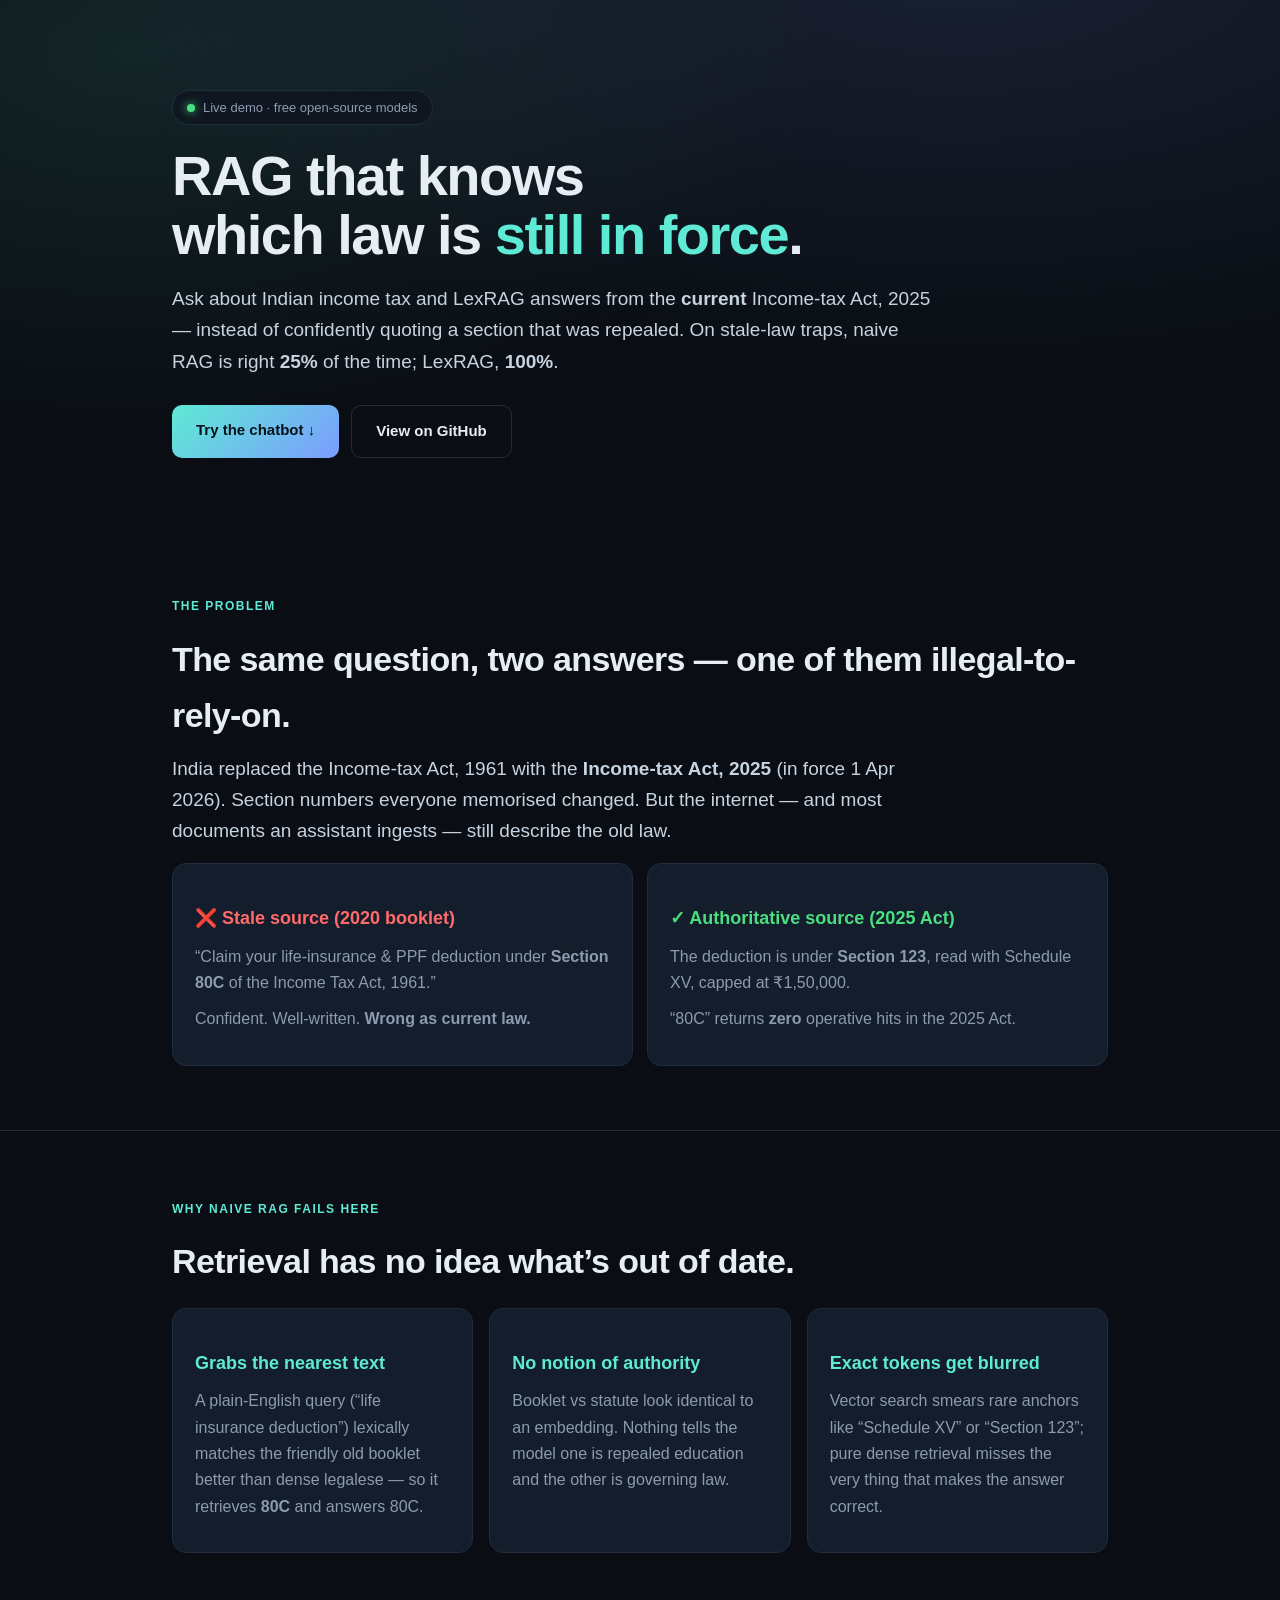
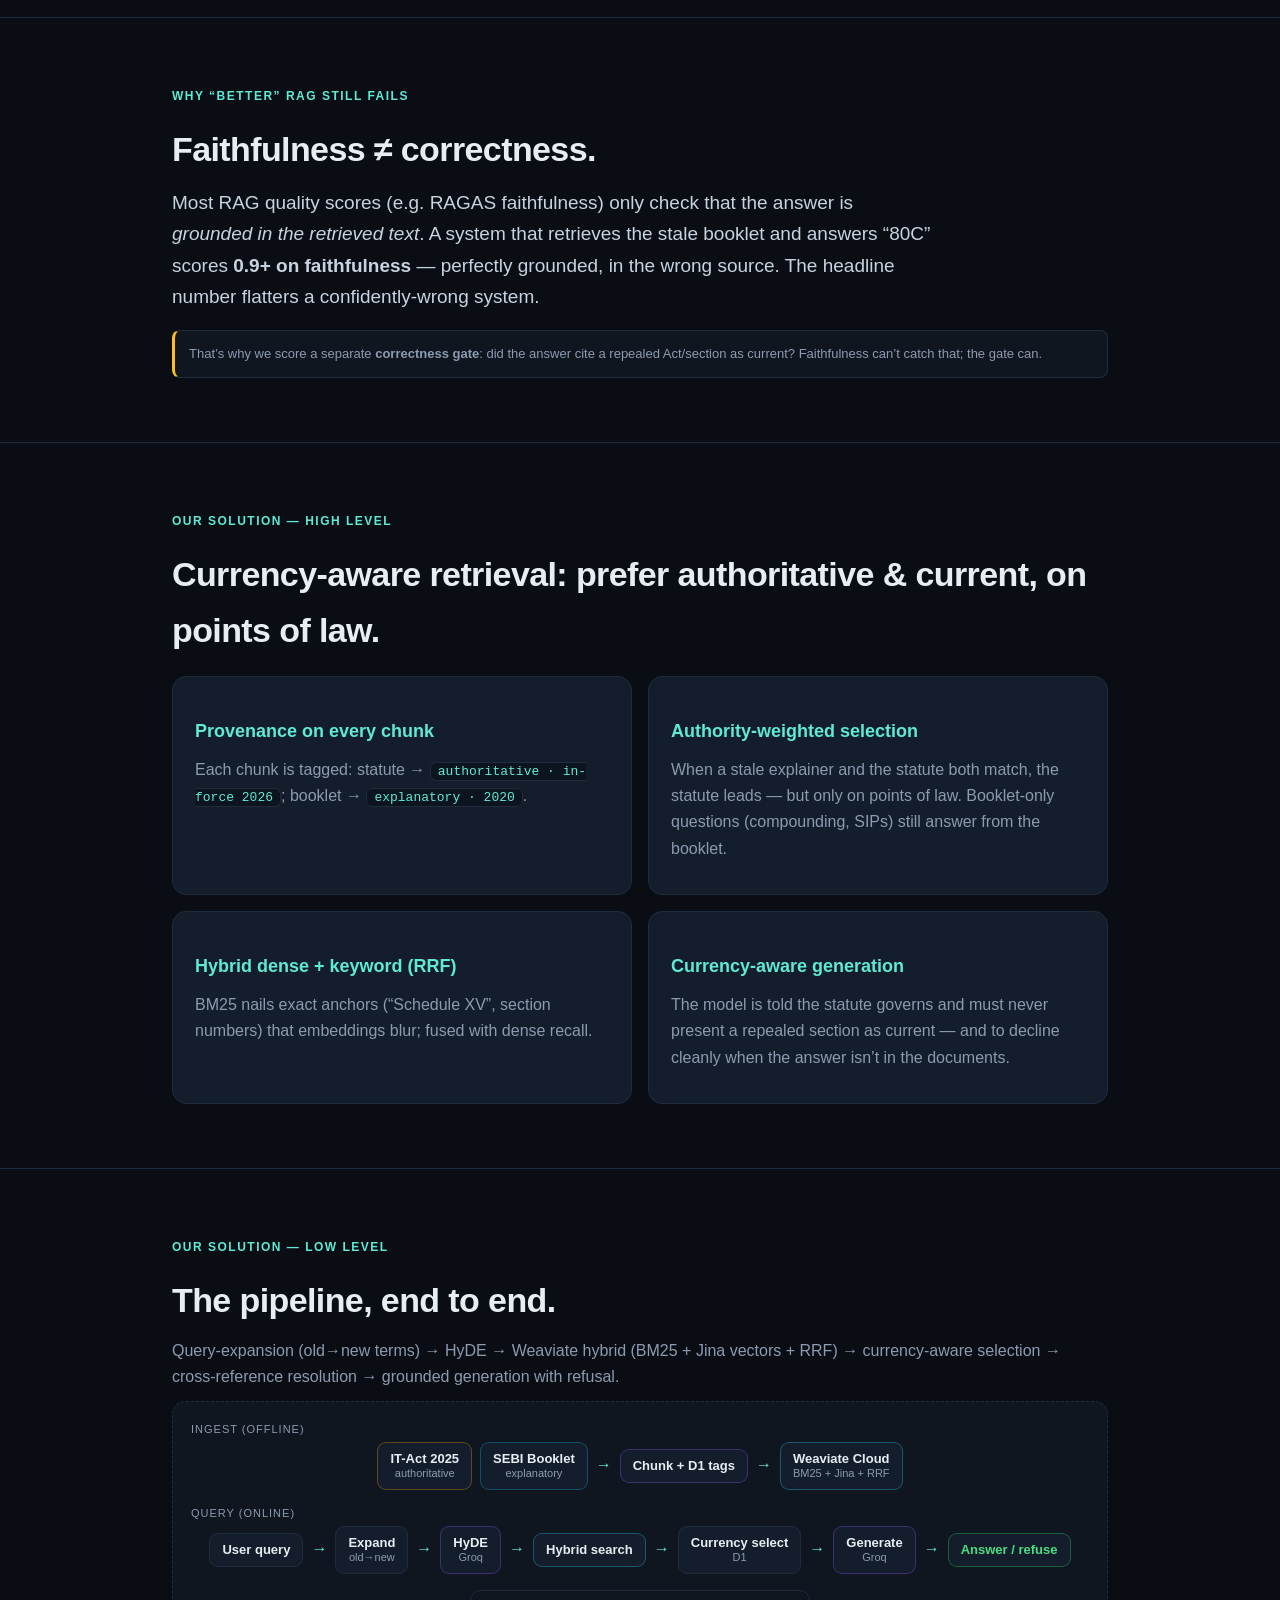
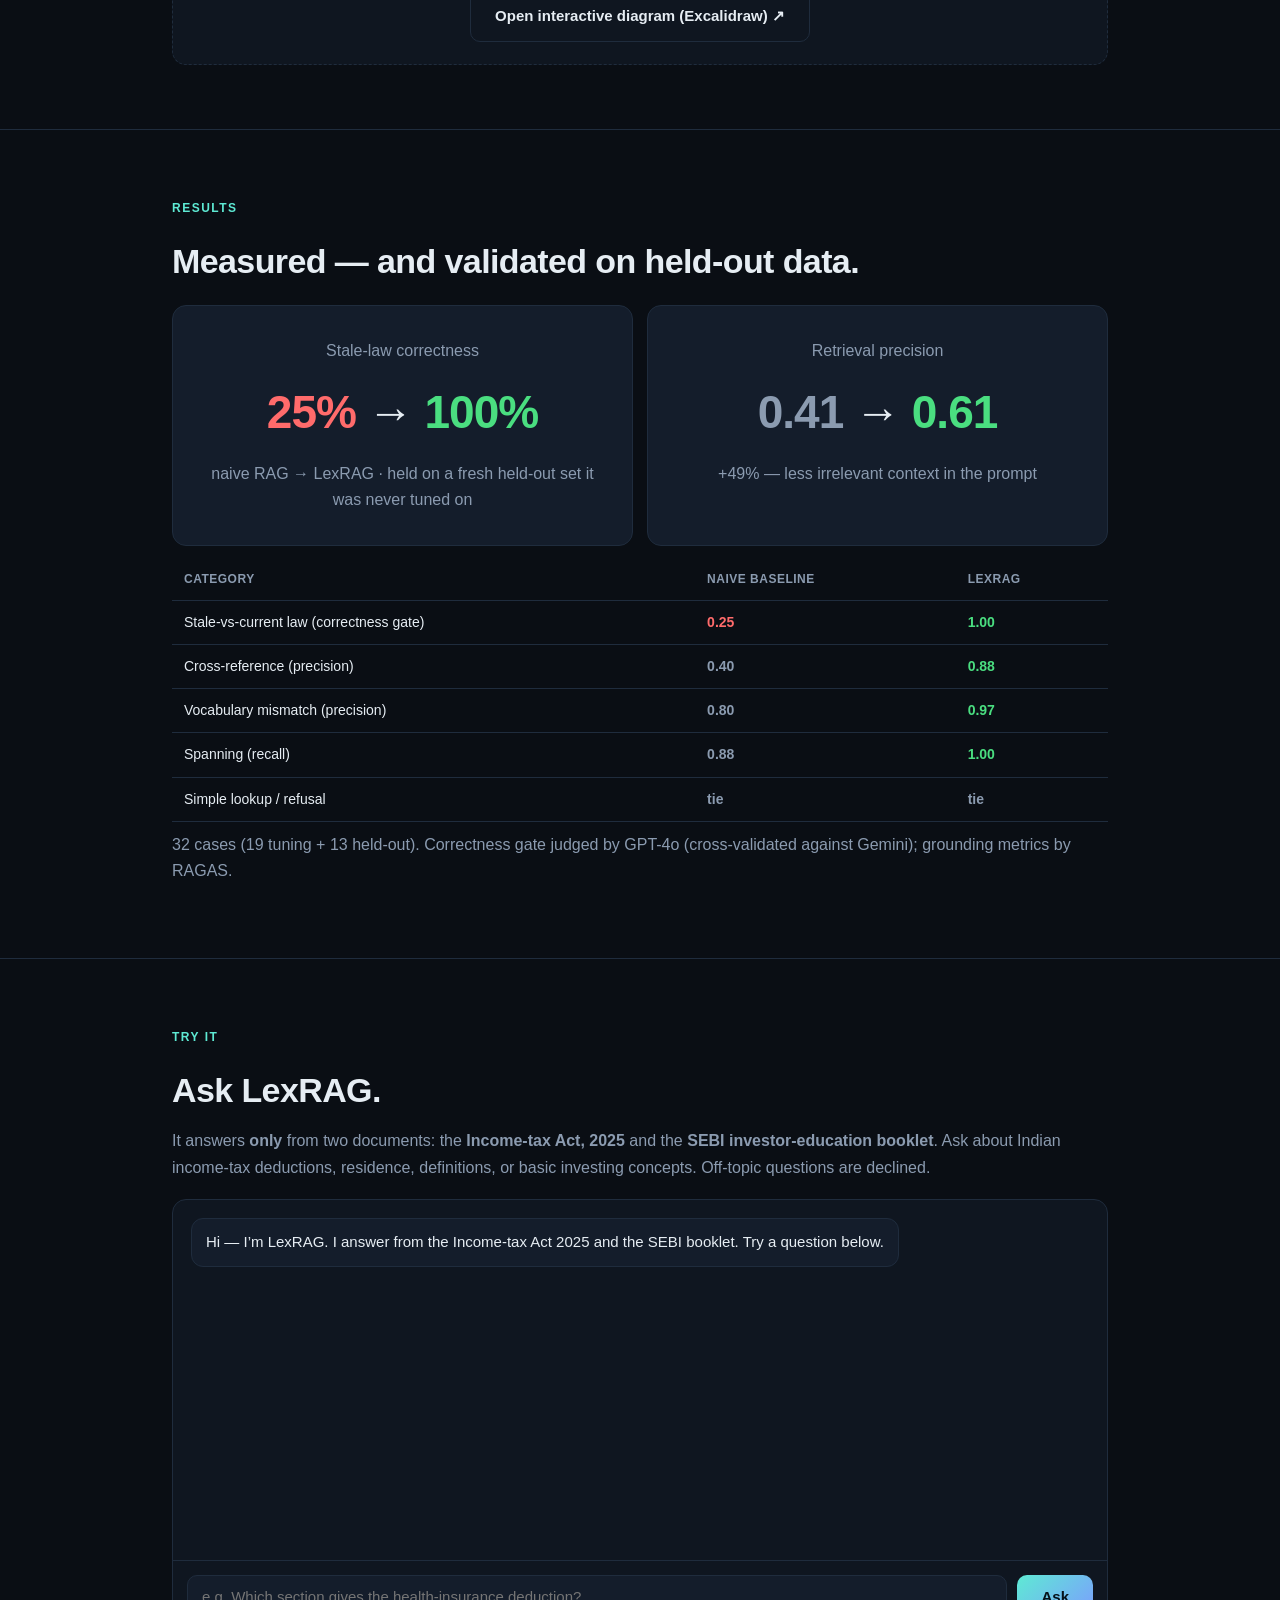
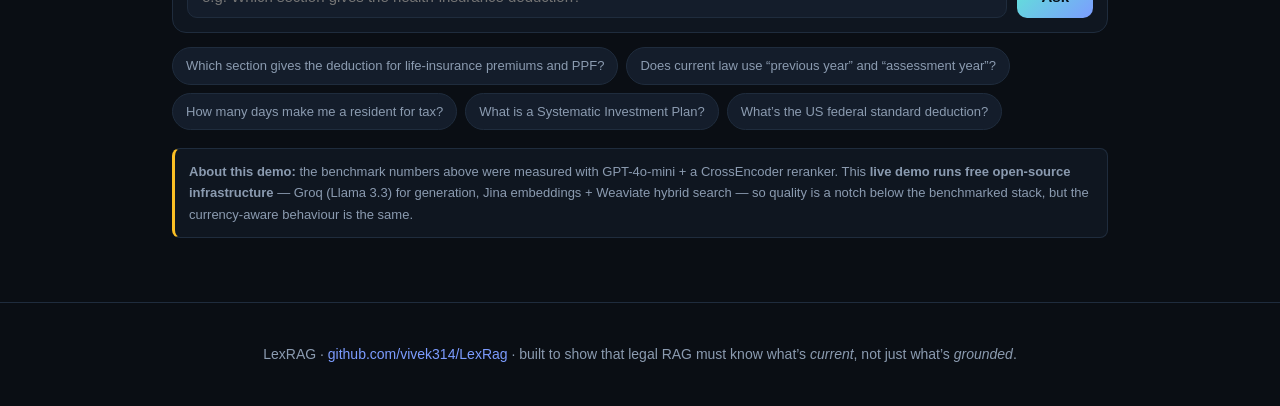
==== web/index.html @ c22d53bd "feat: live demo website (Vercel) — Weaviate + Groq, currency-aware RAG - web/index.html: marketing s" ====
<!DOCTYPE html>
<html lang="en">
<head>
<meta charset="UTF-8" />
<meta name="viewport" content="width=device-width, initial-scale=1.0" />
<title>LexRAG — RAG that knows which law is current</title>
<style>
  :root{
    --bg:#0a0e14; --bg2:#0f1620; --card:#141d2b; --line:#1f2c3d;
    --txt:#e6edf3; --mut:#8b9bb0; --acc:#5eead4; --acc2:#7c9cff;
    --bad:#ff6b6b; --good:#4ade80; --warn:#fbbf24;
  }
  *{box-sizing:border-box;margin:0;padding:0}
  body{background:var(--bg);color:var(--txt);font:16px/1.65 -apple-system,BlinkMacSystemFont,"Segoe UI",Inter,Roboto,sans-serif;-webkit-font-smoothing:antialiased}
  a{color:var(--acc2);text-decoration:none}
  .wrap{max-width:980px;margin:0 auto;padding:0 22px}
  section{padding:64px 0;border-bottom:1px solid var(--line)}
  h1{font-size:clamp(34px,6vw,56px);line-height:1.05;letter-spacing:-1.5px;font-weight:800}
  h2{font-size:clamp(24px,4vw,34px);letter-spacing:-0.6px;margin-bottom:10px}
  h3{font-size:18px;margin:18px 0 6px;color:var(--acc)}
  p{color:var(--mut);margin:10px 0}
  .lead{font-size:19px;color:#c7d3e0;max-width:760px}
  .tag{display:inline-block;font-size:12px;letter-spacing:1.5px;text-transform:uppercase;color:var(--acc);font-weight:700;margin-bottom:14px}
  .btn{display:inline-block;background:linear-gradient(135deg,var(--acc),var(--acc2));color:#06121a;font-weight:700;padding:13px 24px;border-radius:10px;border:0;cursor:pointer;font-size:15px}
  .btn:hover{filter:brightness(1.08)}
  .ghost{background:transparent;border:1px solid var(--line);color:var(--txt)}
  .grid{display:grid;gap:16px}
  .g2{grid-template-columns:1fr 1fr}.g3{grid-template-columns:repeat(3,1fr)}
  @media(max-width:760px){.g2,.g3{grid-template-columns:1fr}}
  .card{background:var(--card);border:1px solid var(--line);border-radius:14px;padding:22px}
  .hero{padding:90px 0 70px;background:radial-gradient(900px 420px at 75% -10%,rgba(124,156,255,.13),transparent),radial-gradient(700px 380px at 10% 10%,rgba(94,234,212,.10),transparent)}
  .pill{display:inline-flex;gap:8px;align-items:center;background:var(--bg2);border:1px solid var(--line);border-radius:999px;padding:6px 14px;font-size:13px;color:var(--mut);margin-bottom:22px}
  .dot{width:8px;height:8px;border-radius:50%;background:var(--good);box-shadow:0 0 10px var(--good)}
  table{width:100%;border-collapse:collapse;margin-top:14px;font-size:14px}
  th,td{padding:10px 12px;text-align:left;border-bottom:1px solid var(--line)}
  th{color:var(--mut);font-weight:600;font-size:12px;text-transform:uppercase;letter-spacing:.5px}
  .num{font-variant-numeric:tabular-nums;font-weight:700}
  .win{color:var(--good)} .lose{color:var(--bad)} .mut{color:var(--mut)}
  .vs{display:flex;gap:14px;flex-wrap:wrap;margin-top:16px}
  .vs .card{flex:1;min-width:240px}
  .big{font-size:46px;font-weight:800;letter-spacing:-1px}
  code{background:#0c1420;border:1px solid var(--line);border-radius:6px;padding:1px 7px;font-size:13px;color:var(--acc)}
  .diagram{background:var(--bg2);border:1px dashed var(--line);border-radius:14px;padding:22px 18px;text-align:center}
  .diagram img{max-width:100%;border-radius:10px}
  .flow{display:flex;flex-direction:column;gap:18px}
  .band{display:flex;align-items:center;justify-content:center;gap:8px;flex-wrap:wrap;position:relative;padding-top:18px}
  .blab{position:absolute;top:-4px;left:0;font-size:11px;letter-spacing:1px;text-transform:uppercase;color:var(--mut)}
  .node{display:inline-flex;flex-direction:column;align-items:center;background:var(--card);border:1px solid var(--line);border-radius:9px;padding:8px 12px;font-size:13px;font-weight:600;color:var(--txt);line-height:1.25}
  .node small{font-weight:400;color:var(--mut);font-size:11px}
  .node.src{border-color:#f59e0b55} .node.src2{border-color:#06b6d455}
  .node.proc{border-color:#8b5cf655} .node.store{border-color:#22d3ee55}
  .node.out{border-color:#22c55e66;color:var(--good)}
  .ar{color:var(--acc);font-weight:700}
  /* chat */
  #chat{background:var(--bg2);border:1px solid var(--line);border-radius:14px;overflow:hidden}
  #log{height:360px;overflow-y:auto;padding:18px;display:flex;flex-direction:column;gap:12px}
  .msg{max-width:85%;padding:11px 14px;border-radius:12px;font-size:15px;white-space:pre-wrap}
  .me{align-self:flex-end;background:linear-gradient(135deg,var(--acc2),#6b7cff);color:#06121a;font-weight:500}
  .bot{align-self:flex-start;background:var(--card);border:1px solid var(--line)}
  .bot .src{margin-top:8px;font-size:12px;color:var(--mut);border-top:1px solid var(--line);padding-top:7px}
  .row{display:flex;gap:10px;padding:14px;border-top:1px solid var(--line)}
  #q{flex:1;background:var(--card);border:1px solid var(--line);color:var(--txt);border-radius:10px;padding:12px 14px;font-size:15px}
  .chips{display:flex;gap:8px;flex-wrap:wrap;margin-top:14px}
  .chip{background:var(--card);border:1px solid var(--line);color:var(--mut);border-radius:999px;padding:7px 13px;font-size:13px;cursor:pointer}
  .chip:hover{border-color:var(--acc);color:var(--txt)}
  .note{font-size:13px;color:var(--mut);background:var(--bg2);border:1px solid var(--line);border-left:3px solid var(--warn);border-radius:8px;padding:12px 14px;margin-top:18px}
  .foot{padding:40px 0;color:var(--mut);font-size:14px;text-align:center}
</style>
</head>
<body>

<div class="hero">
  <div class="wrap">
    <div class="pill"><span class="dot"></span> Live demo · free open-source models</div>
    <h1>RAG that knows<br/>which law is <span style="color:var(--acc)">still in force</span>.</h1>
    <p class="lead" style="margin-top:18px">Ask about Indian income tax and LexRAG answers from the <b>current</b> Income-tax Act, 2025 — instead of confidently quoting a section that was repealed. On stale-law traps, naive RAG is right <b>25%</b> of the time; LexRAG, <b>100%</b>.</p>
    <div style="margin-top:28px;display:flex;gap:12px;flex-wrap:wrap">
      <a class="btn" href="#try">Try the chatbot ↓</a>
      <a class="btn ghost" href="https://github.com/vivek314/LexRag" target="_blank">View on GitHub</a>
    </div>
  </div>
</div>

<section><div class="wrap">
  <span class="tag">The problem</span>
  <h2>The same question, two answers — one of them illegal-to-rely-on.</h2>
  <p class="lead">India replaced the Income-tax Act, 1961 with the <b>Income-tax Act, 2025</b> (in force 1 Apr 2026). Section numbers everyone memorised changed. But the internet — and most documents an assistant ingests — still describe the old law.</p>
  <div class="vs">
    <div class="card"><h3 class="lose">❌ Stale source (2020 booklet)</h3><p>“Claim your life-insurance & PPF deduction under <b>Section 80C</b> of the Income Tax Act, 1961.”</p><p class="mut">Confident. Well-written. <b>Wrong as current law.</b></p></div>
    <div class="card"><h3 class="win">✓ Authoritative source (2025 Act)</h3><p>The deduction is under <b>Section 123</b>, read with Schedule XV, capped at ₹1,50,000.</p><p class="mut">“80C” returns <b>zero</b> operative hits in the 2025 Act.</p></div>
  </div>
</div></section>

<section><div class="wrap">
  <span class="tag">Why naive RAG fails here</span>
  <h2>Retrieval has no idea what’s out of date.</h2>
  <div class="grid g3" style="margin-top:18px">
    <div class="card"><h3>Grabs the nearest text</h3><p>A plain-English query (“life insurance deduction”) lexically matches the friendly old booklet better than dense legalese — so it retrieves <b>80C</b> and answers 80C.</p></div>
    <div class="card"><h3>No notion of authority</h3><p>Booklet vs statute look identical to an embedding. Nothing tells the model one is repealed education and the other is governing law.</p></div>
    <div class="card"><h3>Exact tokens get blurred</h3><p>Vector search smears rare anchors like “Schedule XV” or “Section 123”; pure dense retrieval misses the very thing that makes the answer correct.</p></div>
  </div>
</div></section>

<section><div class="wrap">
  <span class="tag">Why “better” RAG still fails</span>
  <h2>Faithfulness ≠ correctness.</h2>
  <p class="lead">Most RAG quality scores (e.g. RAGAS faithfulness) only check that the answer is <i>grounded in the retrieved text</i>. A system that retrieves the stale booklet and answers “80C” scores <b>0.9+ on faithfulness</b> — perfectly grounded, in the wrong source. The headline number flatters a confidently-wrong system.</p>
  <div class="note">That’s why we score a separate <b>correctness gate</b>: did the answer cite a repealed Act/section as current? Faithfulness can’t catch that; the gate can.</div>
</div></section>

<section><div class="wrap">
  <span class="tag">Our solution — high level</span>
  <h2>Currency-aware retrieval: prefer authoritative &amp; current, on points of law.</h2>
  <div class="grid g2" style="margin-top:18px">
    <div class="card"><h3>Provenance on every chunk</h3><p>Each chunk is tagged: statute → <code>authoritative · in-force 2026</code>; booklet → <code>explanatory · 2020</code>.</p></div>
    <div class="card"><h3>Authority-weighted selection</h3><p>When a stale explainer and the statute both match, the statute leads — but only on points of law. Booklet-only questions (compounding, SIPs) still answer from the booklet.</p></div>
    <div class="card"><h3>Hybrid dense + keyword (RRF)</h3><p>BM25 nails exact anchors (“Schedule XV”, section numbers) that embeddings blur; fused with dense recall.</p></div>
    <div class="card"><h3>Currency-aware generation</h3><p>The model is told the statute governs and must never present a repealed section as current — and to decline cleanly when the answer isn’t in the documents.</p></div>
  </div>
</div></section>

<section><div class="wrap">
  <span class="tag">Our solution — low level</span>
  <h2>The pipeline, end to end.</h2>
  <p>Query-expansion (old→new terms) → HyDE → Weaviate hybrid (BM25 + Jina vectors + RRF) → currency-aware selection → cross-reference resolution → grounded generation with refusal.</p>
  <div class="diagram" id="diagram">
    <div class="flow">
      <div class="band"><span class="blab">Ingest (offline)</span>
        <span class="node src">IT-Act 2025<small>authoritative</small></span>
        <span class="node src2">SEBI Booklet<small>explanatory</small></span>
        <span class="ar">→</span>
        <span class="node proc">Chunk + D1 tags</span>
        <span class="ar">→</span>
        <span class="node store">Weaviate Cloud<small>BM25 + Jina + RRF</small></span>
      </div>
      <div class="band"><span class="blab">Query (online)</span>
        <span class="node">User query</span><span class="ar">→</span>
        <span class="node">Expand <small>old→new</small></span><span class="ar">→</span>
        <span class="node proc">HyDE <small>Groq</small></span><span class="ar">→</span>
        <span class="node store">Hybrid search</span><span class="ar">→</span>
        <span class="node">Currency select <small>D1</small></span><span class="ar">→</span>
        <span class="node proc">Generate <small>Groq</small></span><span class="ar">→</span>
        <span class="node out">Answer / refuse</span>
      </div>
    </div>
    <a class="btn ghost" style="margin-top:16px" href="https://excalidraw.com/#json=MVhG4HXtVG_qJrQGdV0QC,hmReX3hj0B3WTozO09ZF8w" target="_blank">Open interactive diagram (Excalidraw) ↗</a>
  </div>
</div></section>

<section><div class="wrap">
  <span class="tag">Results</span>
  <h2>Measured — and validated on held-out data.</h2>
  <div class="vs">
    <div class="card" style="text-align:center"><p class="mut">Stale-law correctness</p><div class="big"><span class="lose">25%</span> → <span class="win">100%</span></div><p class="mut">naive RAG → LexRAG · held on a fresh held-out set it was never tuned on</p></div>
    <div class="card" style="text-align:center"><p class="mut">Retrieval precision</p><div class="big"><span class="mut">0.41</span> → <span class="win">0.61</span></div><p class="mut">+49% — less irrelevant context in the prompt</p></div>
  </div>
  <table>
    <thead><tr><th>Category</th><th>Naive baseline</th><th>LexRAG</th></tr></thead>
    <tbody>
      <tr><td>Stale-vs-current law (correctness gate)</td><td class="num lose">0.25</td><td class="num win">1.00</td></tr>
      <tr><td>Cross-reference (precision)</td><td class="num mut">0.40</td><td class="num win">0.88</td></tr>
      <tr><td>Vocabulary mismatch (precision)</td><td class="num mut">0.80</td><td class="num win">0.97</td></tr>
      <tr><td>Spanning (recall)</td><td class="num mut">0.88</td><td class="num win">1.00</td></tr>
      <tr><td>Simple lookup / refusal</td><td class="num mut">tie</td><td class="num mut">tie</td></tr>
    </tbody>
  </table>
  <p class="mut" style="margin-top:10px">32 cases (19 tuning + 13 held-out). Correctness gate judged by GPT-4o (cross-validated against Gemini); grounding metrics by RAGAS.</p>
</div></section>

<section id="try"><div class="wrap">
  <span class="tag">Try it</span>
  <h2>Ask LexRAG.</h2>
  <p>It answers <b>only</b> from two documents: the <b>Income-tax Act, 2025</b> and the <b>SEBI investor-education booklet</b>. Ask about Indian income-tax deductions, residence, definitions, or basic investing concepts. Off-topic questions are declined.</p>
  <div id="chat" style="margin-top:18px">
    <div id="log"></div>
    <div class="row">
      <input id="q" placeholder="e.g. Which section gives the health-insurance deduction?" autocomplete="off"/>
      <button class="btn" id="send">Ask</button>
    </div>
  </div>
  <div class="chips">
    <span class="chip">Which section gives the deduction for life-insurance premiums and PPF?</span>
    <span class="chip">Does current law use “previous year” and “assessment year”?</span>
    <span class="chip">How many days make me a resident for tax?</span>
    <span class="chip">What is a Systematic Investment Plan?</span>
    <span class="chip">What’s the US federal standard deduction?</span>
  </div>
  <div class="note"><b>About this demo:</b> the benchmark numbers above were measured with GPT-4o-mini + a CrossEncoder reranker. This <b>live demo runs free open-source infrastructure</b> — Groq (Llama 3.3) for generation, Jina embeddings + Weaviate hybrid search — so quality is a notch below the benchmarked stack, but the currency-aware behaviour is the same.</div>
</div></section>

<div class="foot wrap">
  LexRAG · <a href="https://github.com/vivek314/LexRag" target="_blank">github.com/vivek314/LexRag</a> · built to show that legal RAG must know what’s <i>current</i>, not just what’s <i>grounded</i>.
</div>

<script>
const log=document.getElementById('log'), q=document.getElementById('q'), send=document.getElementById('send');
function add(cls,text,src){const d=document.createElement('div');d.className='msg '+cls;d.textContent=text;
  if(src&&src.length){const s=document.createElement('div');s.className='src';
    s.textContent='Sources: '+src.map(x=>x.doc_id+(x.section_id?(' §'+x.section_id):'')+(x.page?(' p'+x.page):'')).join(' · ');d.appendChild(s);}
  log.appendChild(d);log.scrollTop=log.scrollHeight;return d;}
async function ask(text){
  if(!text.trim())return; add('me',text); q.value=''; send.disabled=true;
  const t=add('bot','…thinking');
  try{
    const r=await fetch('/api/ask',{method:'POST',headers:{'Content-Type':'application/json'},body:JSON.stringify({query:text})});
    const j=await r.json(); t.textContent=j.answer||'(no answer)';
    if(j.sources&&j.sources.length&&!j.refused){const s=document.createElement('div');s.className='src';
      s.textContent='Sources: '+j.sources.map(x=>x.doc_id+(x.section_id?(' §'+x.section_id):'')+(x.page?(' p'+x.page):'')).join(' · ');t.appendChild(s);}
  }catch(e){t.textContent='Error reaching the model. Please try again.';}
  send.disabled=false; q.focus();
}
send.onclick=()=>ask(q.value);
q.addEventListener('keydown',e=>{if(e.key==='Enter')ask(q.value)});
document.querySelectorAll('.chip').forEach(c=>c.onclick=()=>ask(c.textContent));
add('bot','Hi — I’m LexRAG. I answer from the Income-tax Act 2025 and the SEBI booklet. Try a question below.');
</script>
</body>
</html>
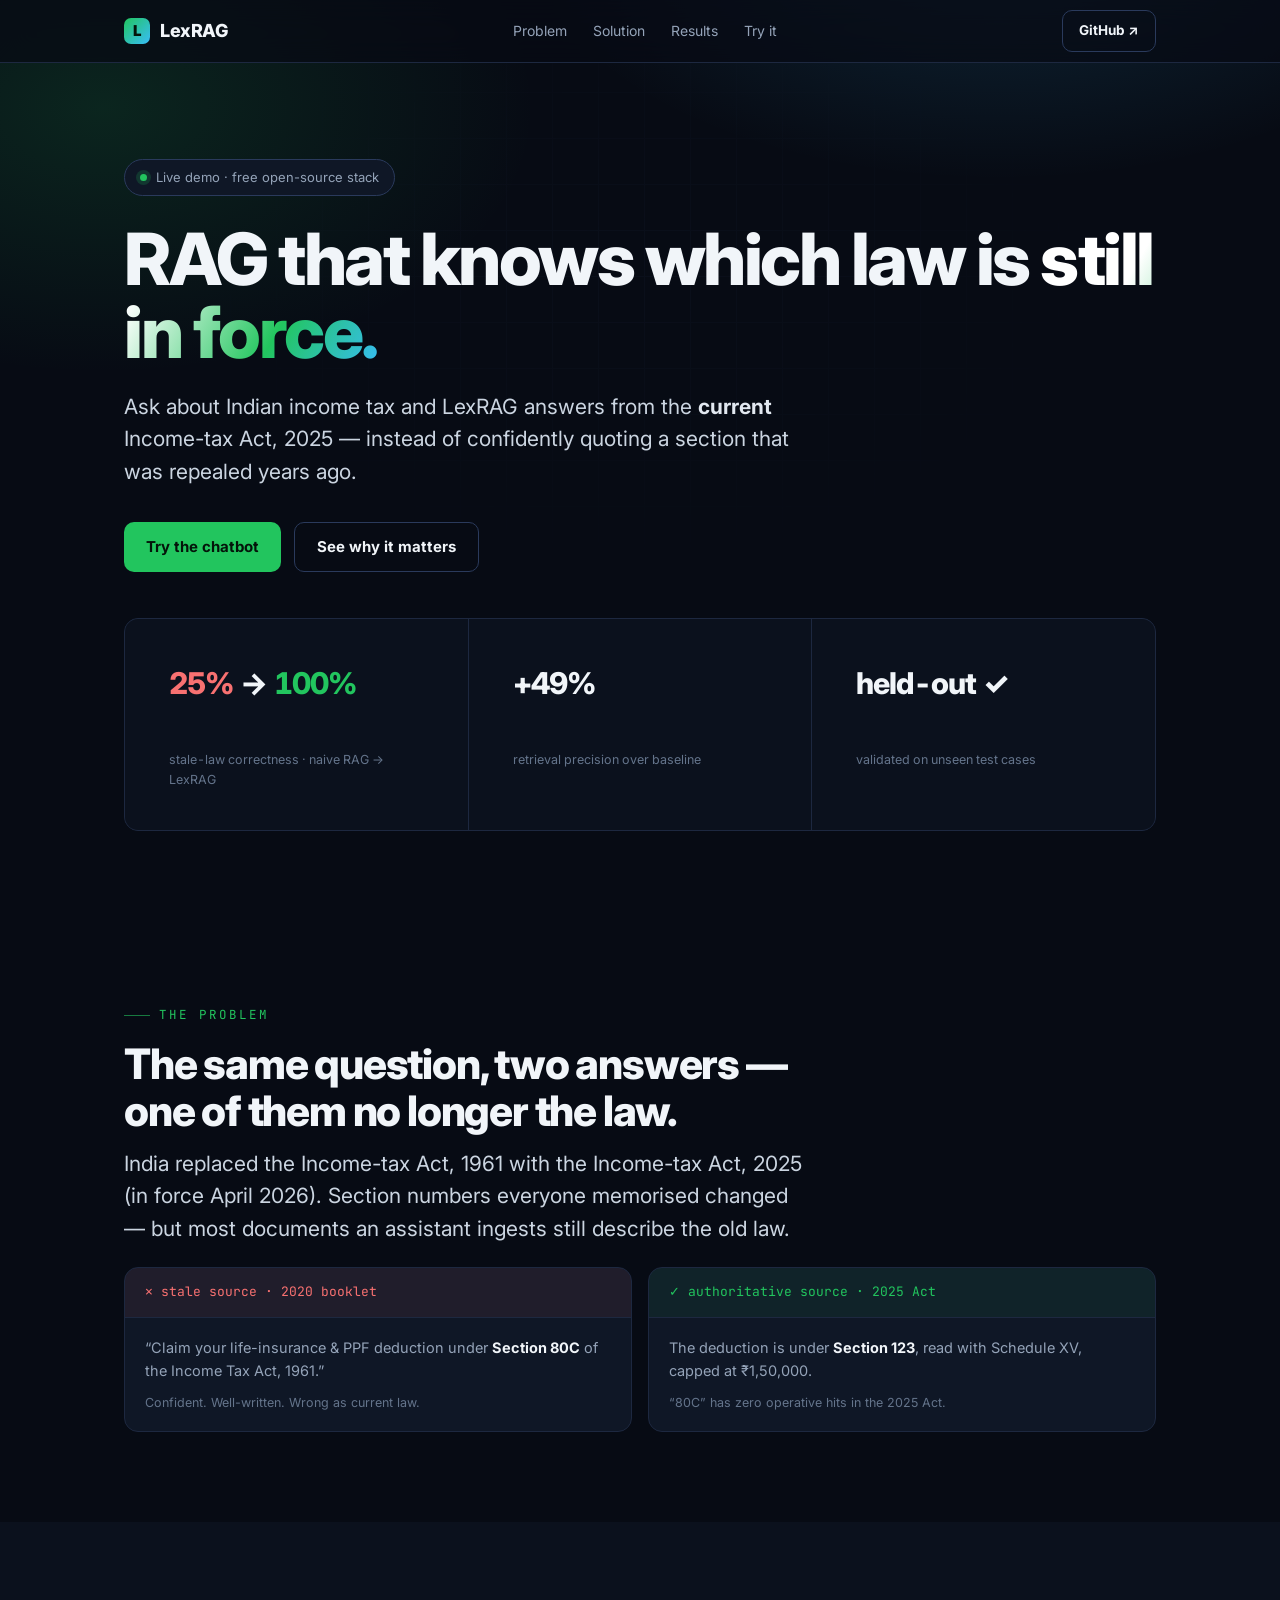
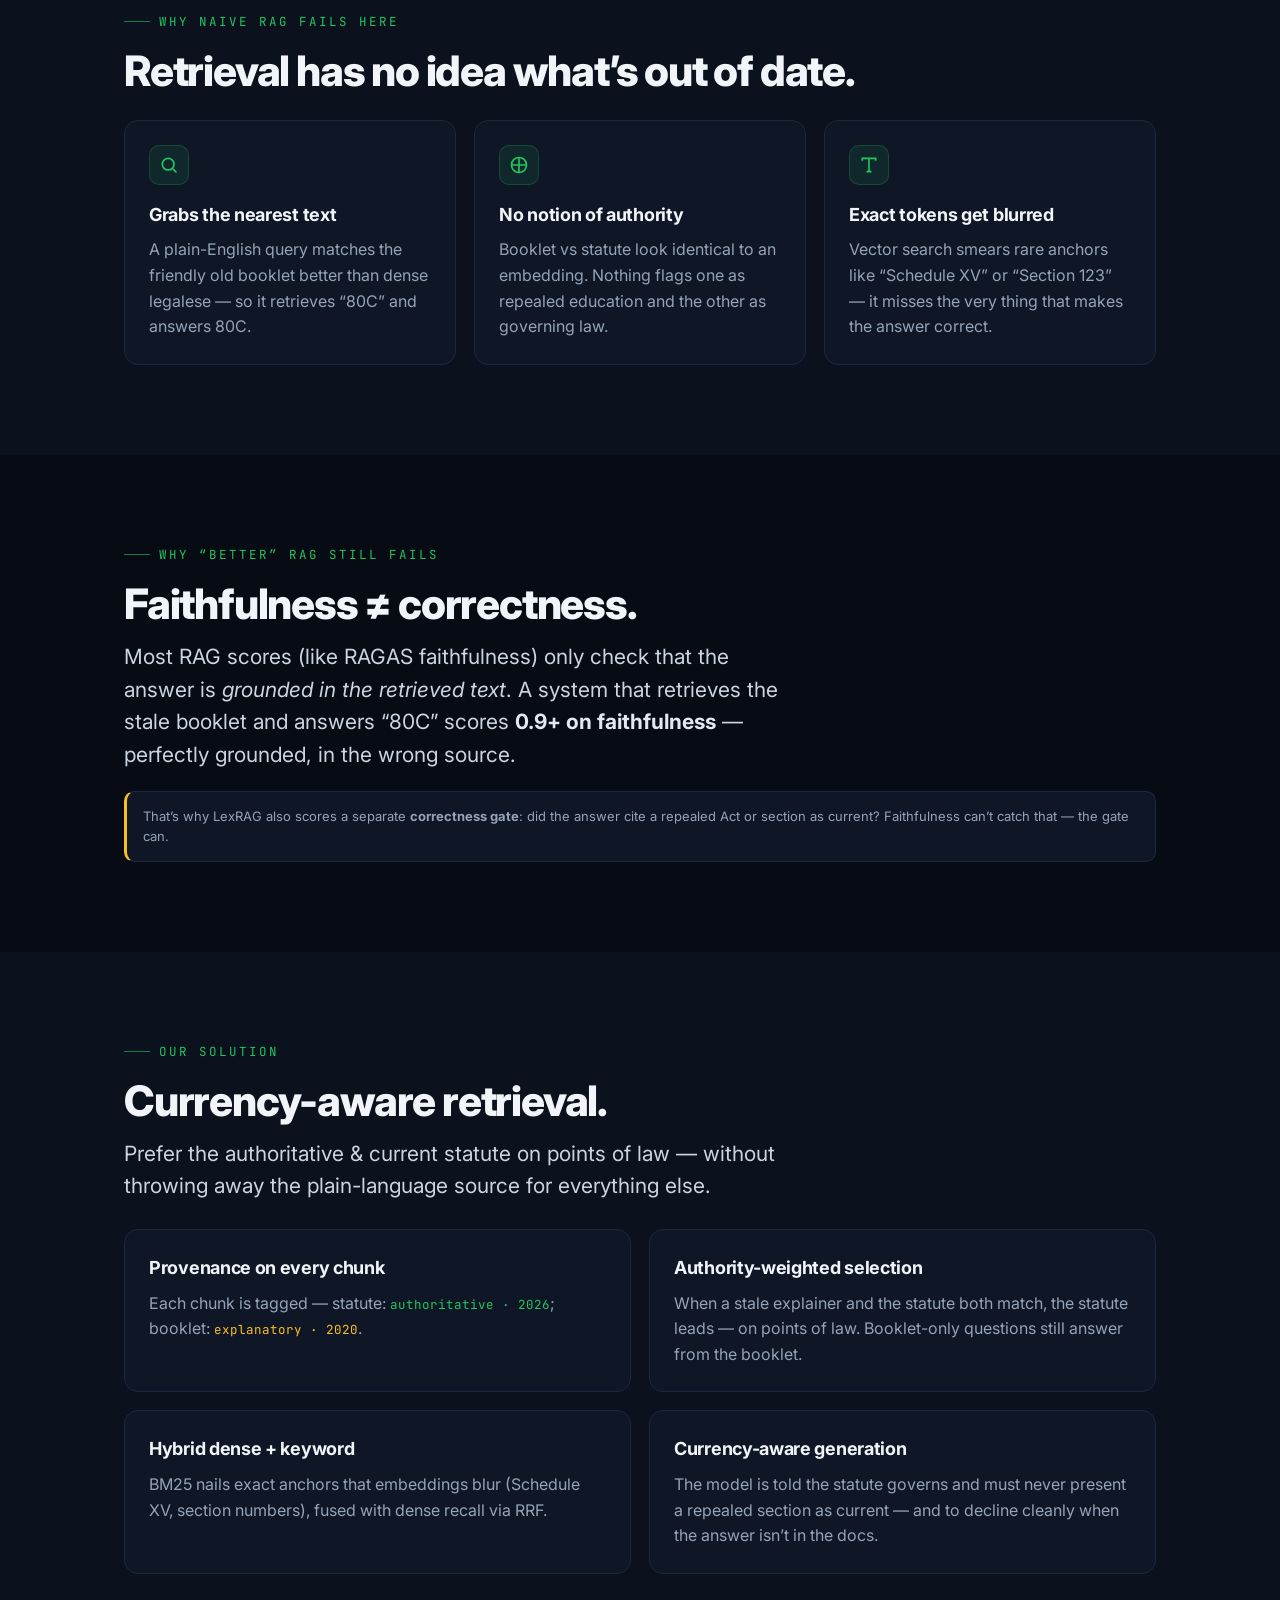
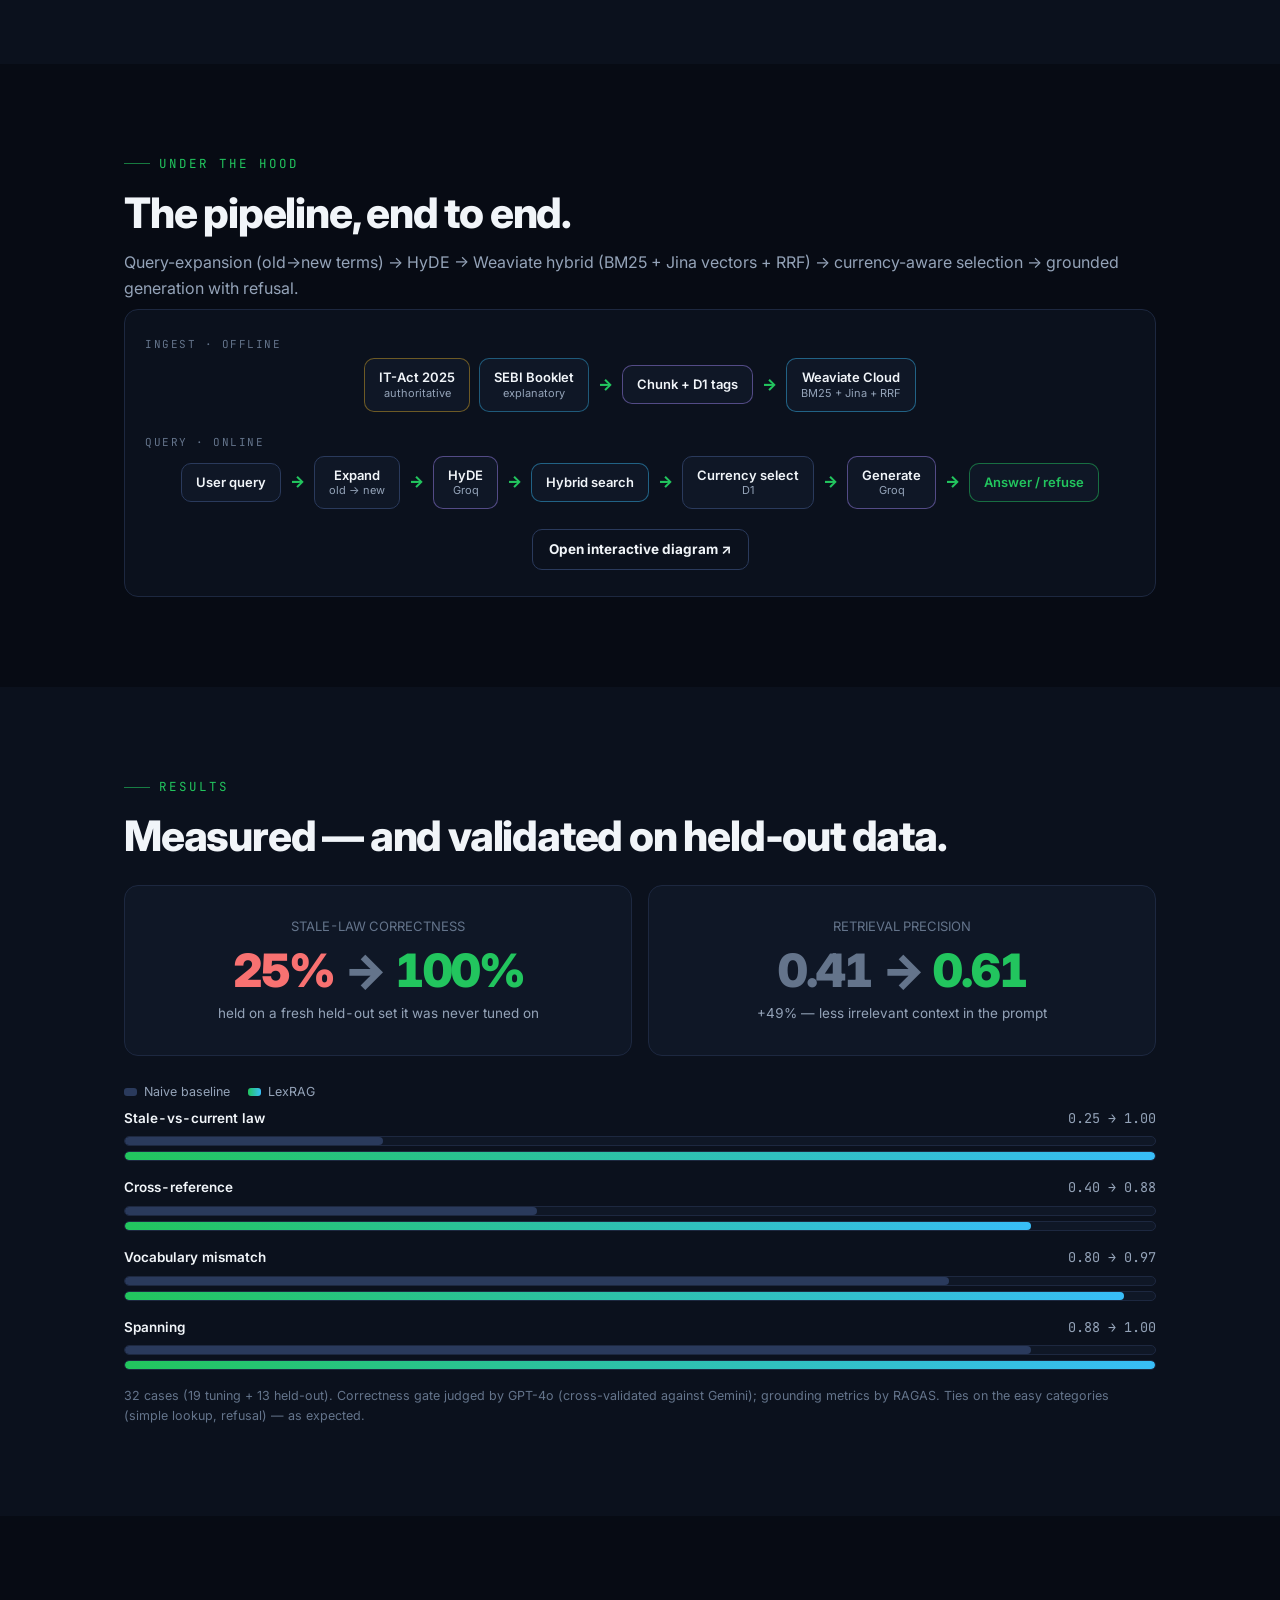
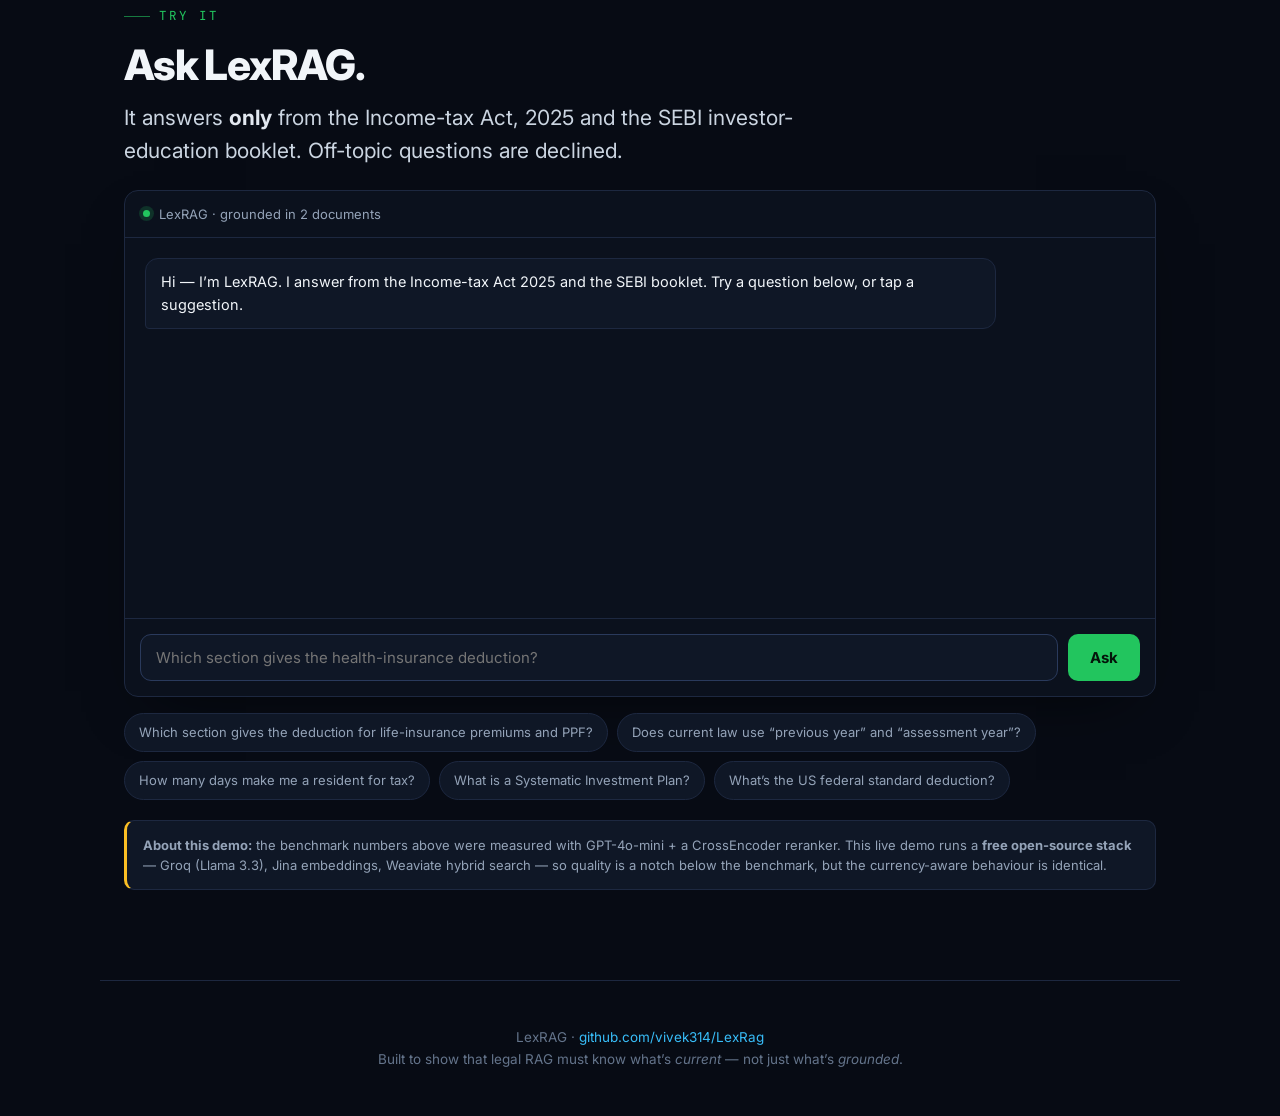
==== commit ebc091cb: "feat(web): premium redesign — Inter/OLED theme, animated result bars, polished chat" ====
--- a/web/index.html
+++ b/web/index.html
@@ -1,218 +1,281 @@
 <!DOCTYPE html>
 <html lang="en">
 <head>
-<meta charset="UTF-8" />
-<meta name="viewport" content="width=device-width, initial-scale=1.0" />
-<title>LexRAG — RAG that knows which law is current</title>
+<meta charset="UTF-8"/>
+<meta name="viewport" content="width=device-width, initial-scale=1.0"/>
+<title>LexRAG — RAG that knows which law is still in force</title>
+<meta name="description" content="A legal RAG that prefers current, authoritative law over stale sources. On stale-law traps, naive RAG is right 25% of the time; LexRAG, 100% — validated on held-out data."/>
+<link rel="preconnect" href="https://fonts.googleapis.com"><link rel="preconnect" href="https://fonts.gstatic.com" crossorigin>
+<link href="https://fonts.googleapis.com/css2?family=Inter:wght@400;500;600;700;800;900&family=JetBrains+Mono:wght@400;500&display=swap" rel="stylesheet">
 <style>
-  :root{
-    --bg:#0a0e14; --bg2:#0f1620; --card:#141d2b; --line:#1f2c3d;
-    --txt:#e6edf3; --mut:#8b9bb0; --acc:#5eead4; --acc2:#7c9cff;
-    --bad:#ff6b6b; --good:#4ade80; --warn:#fbbf24;
-  }
-  *{box-sizing:border-box;margin:0;padding:0}
-  body{background:var(--bg);color:var(--txt);font:16px/1.65 -apple-system,BlinkMacSystemFont,"Segoe UI",Inter,Roboto,sans-serif;-webkit-font-smoothing:antialiased}
-  a{color:var(--acc2);text-decoration:none}
-  .wrap{max-width:980px;margin:0 auto;padding:0 22px}
-  section{padding:64px 0;border-bottom:1px solid var(--line)}
-  h1{font-size:clamp(34px,6vw,56px);line-height:1.05;letter-spacing:-1.5px;font-weight:800}
-  h2{font-size:clamp(24px,4vw,34px);letter-spacing:-0.6px;margin-bottom:10px}
-  h3{font-size:18px;margin:18px 0 6px;color:var(--acc)}
-  p{color:var(--mut);margin:10px 0}
-  .lead{font-size:19px;color:#c7d3e0;max-width:760px}
-  .tag{display:inline-block;font-size:12px;letter-spacing:1.5px;text-transform:uppercase;color:var(--acc);font-weight:700;margin-bottom:14px}
-  .btn{display:inline-block;background:linear-gradient(135deg,var(--acc),var(--acc2));color:#06121a;font-weight:700;padding:13px 24px;border-radius:10px;border:0;cursor:pointer;font-size:15px}
-  .btn:hover{filter:brightness(1.08)}
-  .ghost{background:transparent;border:1px solid var(--line);color:var(--txt)}
-  .grid{display:grid;gap:16px}
-  .g2{grid-template-columns:1fr 1fr}.g3{grid-template-columns:repeat(3,1fr)}
-  @media(max-width:760px){.g2,.g3{grid-template-columns:1fr}}
-  .card{background:var(--card);border:1px solid var(--line);border-radius:14px;padding:22px}
-  .hero{padding:90px 0 70px;background:radial-gradient(900px 420px at 75% -10%,rgba(124,156,255,.13),transparent),radial-gradient(700px 380px at 10% 10%,rgba(94,234,212,.10),transparent)}
-  .pill{display:inline-flex;gap:8px;align-items:center;background:var(--bg2);border:1px solid var(--line);border-radius:999px;padding:6px 14px;font-size:13px;color:var(--mut);margin-bottom:22px}
-  .dot{width:8px;height:8px;border-radius:50%;background:var(--good);box-shadow:0 0 10px var(--good)}
-  table{width:100%;border-collapse:collapse;margin-top:14px;font-size:14px}
-  th,td{padding:10px 12px;text-align:left;border-bottom:1px solid var(--line)}
-  th{color:var(--mut);font-weight:600;font-size:12px;text-transform:uppercase;letter-spacing:.5px}
-  .num{font-variant-numeric:tabular-nums;font-weight:700}
-  .win{color:var(--good)} .lose{color:var(--bad)} .mut{color:var(--mut)}
-  .vs{display:flex;gap:14px;flex-wrap:wrap;margin-top:16px}
-  .vs .card{flex:1;min-width:240px}
-  .big{font-size:46px;font-weight:800;letter-spacing:-1px}
-  code{background:#0c1420;border:1px solid var(--line);border-radius:6px;padding:1px 7px;font-size:13px;color:var(--acc)}
-  .diagram{background:var(--bg2);border:1px dashed var(--line);border-radius:14px;padding:22px 18px;text-align:center}
-  .diagram img{max-width:100%;border-radius:10px}
-  .flow{display:flex;flex-direction:column;gap:18px}
-  .band{display:flex;align-items:center;justify-content:center;gap:8px;flex-wrap:wrap;position:relative;padding-top:18px}
-  .blab{position:absolute;top:-4px;left:0;font-size:11px;letter-spacing:1px;text-transform:uppercase;color:var(--mut)}
-  .node{display:inline-flex;flex-direction:column;align-items:center;background:var(--card);border:1px solid var(--line);border-radius:9px;padding:8px 12px;font-size:13px;font-weight:600;color:var(--txt);line-height:1.25}
-  .node small{font-weight:400;color:var(--mut);font-size:11px}
-  .node.src{border-color:#f59e0b55} .node.src2{border-color:#06b6d455}
-  .node.proc{border-color:#8b5cf655} .node.store{border-color:#22d3ee55}
-  .node.out{border-color:#22c55e66;color:var(--good)}
-  .ar{color:var(--acc);font-weight:700}
-  /* chat */
-  #chat{background:var(--bg2);border:1px solid var(--line);border-radius:14px;overflow:hidden}
-  #log{height:360px;overflow-y:auto;padding:18px;display:flex;flex-direction:column;gap:12px}
-  .msg{max-width:85%;padding:11px 14px;border-radius:12px;font-size:15px;white-space:pre-wrap}
-  .me{align-self:flex-end;background:linear-gradient(135deg,var(--acc2),#6b7cff);color:#06121a;font-weight:500}
-  .bot{align-self:flex-start;background:var(--card);border:1px solid var(--line)}
-  .bot .src{margin-top:8px;font-size:12px;color:var(--mut);border-top:1px solid var(--line);padding-top:7px}
-  .row{display:flex;gap:10px;padding:14px;border-top:1px solid var(--line)}
-  #q{flex:1;background:var(--card);border:1px solid var(--line);color:var(--txt);border-radius:10px;padding:12px 14px;font-size:15px}
-  .chips{display:flex;gap:8px;flex-wrap:wrap;margin-top:14px}
-  .chip{background:var(--card);border:1px solid var(--line);color:var(--mut);border-radius:999px;padding:7px 13px;font-size:13px;cursor:pointer}
-  .chip:hover{border-color:var(--acc);color:var(--txt)}
-  .note{font-size:13px;color:var(--mut);background:var(--bg2);border:1px solid var(--line);border-left:3px solid var(--warn);border-radius:8px;padding:12px 14px;margin-top:18px}
-  .foot{padding:40px 0;color:var(--mut);font-size:14px;text-align:center}
+:root{
+  --bg:#070b14; --bg2:#0b111d; --surf:#0f1726; --surf2:#131c2e;
+  --line:#1d2840; --line2:#2a3a5c;
+  --txt:#f1f5f9; --mut:#94a3b8; --dim:#64748b;
+  --acc:#22c55e; --acc-d:#16a34a; --cyan:#38bdf8; --red:#f87171; --amber:#fbbf24; --violet:#a78bfa;
+  --r:14px; --mono:"JetBrains Mono",ui-monospace,monospace;
+}
+*{box-sizing:border-box;margin:0;padding:0}
+html{scroll-behavior:smooth}
+@media (prefers-reduced-motion:reduce){html{scroll-behavior:auto} *{animation:none!important;transition:none!important}}
+body{background:var(--bg);color:var(--txt);font-family:Inter,system-ui,sans-serif;line-height:1.6;-webkit-font-smoothing:antialiased;overflow-x:hidden}
+a{color:inherit;text-decoration:none}
+.wrap{max-width:1080px;margin:0 auto;padding:0 24px}
+section{padding:90px 0;position:relative}
+.eyebrow{font-family:var(--mono);font-size:12.5px;letter-spacing:2px;text-transform:uppercase;color:var(--acc);margin-bottom:16px;display:flex;align-items:center;gap:9px}
+.eyebrow::before{content:"";width:26px;height:1px;background:var(--acc);opacity:.6}
+h1{font-size:clamp(40px,7vw,72px);line-height:1.02;letter-spacing:-2.5px;font-weight:800}
+h2{font-size:clamp(28px,4.4vw,42px);line-height:1.1;letter-spacing:-1.2px;font-weight:800;margin-bottom:14px}
+h3{font-size:18px;font-weight:700;letter-spacing:-.3px;margin-bottom:8px}
+p{color:var(--mut)}
+.lead{font-size:clamp(17px,2.2vw,21px);color:#cbd5e1;max-width:680px;line-height:1.55}
+.tnum{font-variant-numeric:tabular-nums}
+/* nav */
+nav{position:sticky;top:0;z-index:100;backdrop-filter:blur(14px);background:rgba(7,11,20,.72);border-bottom:1px solid var(--line)}
+.nav{display:flex;align-items:center;justify-content:space-between;height:62px}
+.brand{display:flex;align-items:center;gap:10px;font-weight:800;letter-spacing:-.5px;font-size:18px}
+.logo{width:26px;height:26px;border-radius:7px;background:linear-gradient(135deg,var(--acc),var(--cyan));display:grid;place-items:center;color:#04140a;font-weight:900;font-size:15px}
+.nlinks{display:flex;gap:26px;font-size:14px;color:var(--mut)}
+.nlinks a:hover{color:var(--txt)}
+@media(max-width:720px){.nlinks{display:none}}
+.btn{display:inline-flex;align-items:center;gap:8px;background:var(--acc);color:#04140a;font-weight:700;padding:12px 22px;border-radius:10px;border:0;cursor:pointer;font-size:15px;font-family:inherit;transition:transform .15s ease,box-shadow .2s ease,background .2s ease}
+.btn:hover{transform:translateY(-1px);box-shadow:0 8px 26px rgba(34,197,94,.28);background:#2bd66a}
+.btn:focus-visible{outline:2px solid var(--cyan);outline-offset:3px}
+.btn.ghost{background:transparent;border:1px solid var(--line2);color:var(--txt)}
+.btn.ghost:hover{border-color:var(--acc);box-shadow:none;background:rgba(34,197,94,.06)}
+.btn.sm{padding:9px 16px;font-size:13.5px}
+/* hero */
+.hero{padding:96px 0 84px;overflow:hidden}
+.hero::before{content:"";position:absolute;inset:0;background:
+  radial-gradient(680px 360px at 78% -8%,rgba(56,189,248,.16),transparent 70%),
+  radial-gradient(620px 380px at 8% 12%,rgba(34,197,94,.14),transparent 70%);pointer-events:none}
+.hero::after{content:"";position:absolute;inset:0;background-image:linear-gradient(var(--line) 1px,transparent 1px),linear-gradient(90deg,var(--line) 1px,transparent 1px);background-size:46px 46px;opacity:.16;mask-image:radial-gradient(640px 420px at 50% 30%,#000,transparent 75%);pointer-events:none}
+.hero .wrap{position:relative;z-index:1}
+.badge{display:inline-flex;align-items:center;gap:9px;background:var(--surf);border:1px solid var(--line2);border-radius:999px;padding:7px 15px;font-size:13px;color:var(--mut);margin-bottom:26px}
+.dot{width:7px;height:7px;border-radius:50%;background:var(--acc);box-shadow:0 0 0 4px rgba(34,197,94,.18)}
+.grad{background:linear-gradient(120deg,#fff 30%,var(--acc) 70%,var(--cyan));-webkit-background-clip:text;background-clip:text;color:transparent}
+.hero p.lead{margin-top:22px}
+.cta{margin-top:34px;display:flex;gap:13px;flex-wrap:wrap}
+.stripe{margin-top:46px;display:grid;grid-template-columns:repeat(3,1fr);gap:1px;background:var(--line);border:1px solid var(--line);border-radius:var(--r);overflow:hidden}
+.stripe div{background:var(--bg2);padding:20px 22px}
+.stripe .k{font-size:30px;font-weight:800;letter-spacing:-1px}
+.stripe .l{font-size:12.5px;color:var(--dim);margin-top:3px}
+@media(max-width:620px){.stripe{grid-template-columns:1fr}}
+/* generic */
+.grid{display:grid;gap:18px}.g2{grid-template-columns:1fr 1fr}.g3{grid-template-columns:repeat(3,1fr)}.g4{grid-template-columns:repeat(2,1fr)}
+@media(max-width:820px){.g2,.g3,.g4{grid-template-columns:1fr}}
+.card{background:var(--surf);border:1px solid var(--line);border-radius:var(--r);padding:24px;transition:border-color .2s ease,transform .2s ease,background .2s ease}
+.card:hover{border-color:var(--line2);transform:translateY(-2px);background:var(--surf2)}
+.ic{width:40px;height:40px;border-radius:10px;background:rgba(34,197,94,.10);border:1px solid rgba(34,197,94,.22);display:grid;place-items:center;margin-bottom:16px;color:var(--acc)}
+.ic svg{width:20px;height:20px}
+.divider{border:none;border-top:1px solid var(--line)}
+/* compare cards */
+.cmp{display:grid;grid-template-columns:1fr 1fr;gap:16px;margin-top:22px}
+@media(max-width:760px){.cmp{grid-template-columns:1fr}}
+.cmp .card{padding:0;overflow:hidden}
+.cmp .hd{padding:14px 20px;font-family:var(--mono);font-size:13px;display:flex;align-items:center;gap:9px;border-bottom:1px solid var(--line)}
+.cmp .bd{padding:18px 20px}
+.bad .hd{color:var(--red);background:rgba(248,113,113,.07)}
+.good .hd{color:var(--acc);background:rgba(34,197,94,.07)}
+.q{color:var(--mut);font-size:14.5px}.q b{color:var(--txt)}
+.tagline{font-size:12.5px;color:var(--dim);margin-top:10px}
+/* diagram */
+.diagram{background:var(--bg2);border:1px solid var(--line);border-radius:var(--r);padding:26px 20px;text-align:center;margin-top:8px}
+.flow{display:flex;flex-direction:column;gap:22px}
+.band{display:flex;align-items:center;justify-content:center;gap:9px;flex-wrap:wrap;position:relative;padding-top:22px}
+.blab{position:absolute;top:0;left:0;font-family:var(--mono);font-size:11px;letter-spacing:1.5px;text-transform:uppercase;color:var(--dim)}
+.node{display:inline-flex;flex-direction:column;align-items:center;background:var(--surf);border:1px solid var(--line2);border-radius:10px;padding:10px 14px;font-size:13px;font-weight:600;line-height:1.3}
+.node small{font-weight:400;color:var(--mut);font-size:11px}
+.node.src{border-color:rgba(251,191,36,.4)}.node.src2{border-color:rgba(56,189,248,.4)}
+.node.proc{border-color:rgba(167,139,250,.45)}.node.store{border-color:rgba(56,189,248,.45)}
+.node.out{border-color:rgba(34,197,94,.5);color:var(--acc)}
+.ar{color:var(--acc);font-weight:800}
+/* results */
+.bigstat{display:grid;grid-template-columns:1fr 1fr;gap:16px;margin-bottom:26px}
+@media(max-width:760px){.bigstat{grid-template-columns:1fr}}
+.bigstat .card{text-align:center;padding:30px}
+.bigstat .n{font-size:46px;font-weight:900;letter-spacing:-2px;line-height:1}
+.bars{display:flex;flex-direction:column;gap:16px;margin-top:6px}
+.barrow .top{display:flex;justify-content:space-between;font-size:13.5px;margin-bottom:7px}
+.barrow .top .cat{color:var(--txt);font-weight:600}.barrow .top .v{font-family:var(--mono);color:var(--mut)}
+.track{height:10px;border-radius:6px;background:var(--surf);border:1px solid var(--line);overflow:hidden;position:relative}
+.fill{height:100%;border-radius:6px}
+.fill.b{background:var(--line2)}.fill.l{background:linear-gradient(90deg,var(--acc),var(--cyan))}
+.legend{display:flex;gap:18px;font-size:12.5px;color:var(--mut);margin:18px 0 4px}
+.legend span{display:inline-flex;align-items:center;gap:7px}
+.sw{width:13px;height:8px;border-radius:3px}.sw.b{background:var(--line2)}.sw.l{background:linear-gradient(90deg,var(--acc),var(--cyan))}
+.fineprint{font-size:12.5px;color:var(--dim);margin-top:16px}
+/* chat */
+#chat{background:var(--bg2);border:1px solid var(--line);border-radius:var(--r);overflow:hidden;margin-top:22px;box-shadow:0 24px 60px -30px rgba(0,0,0,.7)}
+.chead{display:flex;align-items:center;gap:9px;padding:13px 18px;border-bottom:1px solid var(--line);font-size:13px;color:var(--mut)}
+#log{height:380px;overflow-y:auto;padding:20px;display:flex;flex-direction:column;gap:13px}
+.msg{max-width:86%;padding:12px 15px;border-radius:13px;font-size:14.5px;white-space:pre-wrap;line-height:1.55;animation:rise .25s ease}
+@keyframes rise{from{opacity:0;transform:translateY(6px)}to{opacity:1;transform:none}}
+.me{align-self:flex-end;background:var(--acc);color:#04140a;font-weight:500;border-bottom-right-radius:4px}
+.bot{align-self:flex-start;background:var(--surf);border:1px solid var(--line);border-bottom-left-radius:4px}
+.bot .src{margin-top:9px;font-size:11.5px;color:var(--dim);border-top:1px solid var(--line);padding-top:8px;font-family:var(--mono)}
+.typing span{display:inline-block;width:6px;height:6px;border-radius:50%;background:var(--mut);margin-right:3px;animation:blink 1.2s infinite}
+.typing span:nth-child(2){animation-delay:.2s}.typing span:nth-child(3){animation-delay:.4s}
+@keyframes blink{0%,60%,100%{opacity:.3}30%{opacity:1}}
+.crow{display:flex;gap:10px;padding:15px;border-top:1px solid var(--line)}
+#q{flex:1;background:var(--surf);border:1px solid var(--line2);color:var(--txt);border-radius:11px;padding:13px 15px;font-size:15px;font-family:inherit}
+#q:focus{outline:none;border-color:var(--acc)}
+.chips{display:flex;gap:9px;flex-wrap:wrap;margin-top:16px}
+.chip{background:var(--surf);border:1px solid var(--line);color:var(--mut);border-radius:999px;padding:8px 14px;font-size:13px;cursor:pointer;transition:.15s}
+.chip:hover{border-color:var(--acc);color:var(--txt)}
+.note{font-size:13px;color:var(--mut);background:var(--surf);border:1px solid var(--line);border-left:3px solid var(--amber);border-radius:10px;padding:14px 16px;margin-top:20px;line-height:1.55}
+.foot{padding:46px 0;border-top:1px solid var(--line);color:var(--dim);font-size:13.5px;text-align:center}
+/* reveal */
+.rv{opacity:0;transform:translateY(20px);transition:opacity .6s ease,transform .6s ease}
+.rv.in{opacity:1;transform:none}
 </style>
 </head>
 <body>
 
-<div class="hero">
-  <div class="wrap">
-    <div class="pill"><span class="dot"></span> Live demo · free open-source models</div>
-    <h1>RAG that knows<br/>which law is <span style="color:var(--acc)">still in force</span>.</h1>
-    <p class="lead" style="margin-top:18px">Ask about Indian income tax and LexRAG answers from the <b>current</b> Income-tax Act, 2025 — instead of confidently quoting a section that was repealed. On stale-law traps, naive RAG is right <b>25%</b> of the time; LexRAG, <b>100%</b>.</p>
-    <div style="margin-top:28px;display:flex;gap:12px;flex-wrap:wrap">
-      <a class="btn" href="#try">Try the chatbot ↓</a>
-      <a class="btn ghost" href="https://github.com/vivek314/LexRag" target="_blank">View on GitHub</a>
-    </div>
-  </div>
-</div>
-
-<section><div class="wrap">
-  <span class="tag">The problem</span>
-  <h2>The same question, two answers — one of them illegal-to-rely-on.</h2>
-  <p class="lead">India replaced the Income-tax Act, 1961 with the <b>Income-tax Act, 2025</b> (in force 1 Apr 2026). Section numbers everyone memorised changed. But the internet — and most documents an assistant ingests — still describe the old law.</p>
-  <div class="vs">
-    <div class="card"><h3 class="lose">❌ Stale source (2020 booklet)</h3><p>“Claim your life-insurance & PPF deduction under <b>Section 80C</b> of the Income Tax Act, 1961.”</p><p class="mut">Confident. Well-written. <b>Wrong as current law.</b></p></div>
-    <div class="card"><h3 class="win">✓ Authoritative source (2025 Act)</h3><p>The deduction is under <b>Section 123</b>, read with Schedule XV, capped at ₹1,50,000.</p><p class="mut">“80C” returns <b>zero</b> operative hits in the 2025 Act.</p></div>
-  </div>
-</div></section>
-
-<section><div class="wrap">
-  <span class="tag">Why naive RAG fails here</span>
+<nav><div class="wrap nav">
+  <div class="brand"><span class="logo">L</span> LexRAG</div>
+  <div class="nlinks"><a href="#problem">Problem</a><a href="#solution">Solution</a><a href="#results">Results</a><a href="#try">Try it</a></div>
+  <a class="btn ghost sm" href="https://github.com/vivek314/LexRag" target="_blank" rel="noopener">GitHub ↗</a>
+</div></nav>
+
+<header class="hero"><div class="wrap">
+  <div class="badge"><span class="dot"></span> Live demo · free open-source stack</div>
+  <h1>RAG that knows which law is <span class="grad">still in force.</span></h1>
+  <p class="lead">Ask about Indian income tax and LexRAG answers from the <b style="color:#e2e8f0">current</b> Income-tax Act, 2025 — instead of confidently quoting a section that was repealed years ago.</p>
+  <div class="cta">
+    <a class="btn" href="#try">Try the chatbot</a>
+    <a class="btn ghost" href="#problem">See why it matters</a>
+  </div>
+  <div class="stripe tnum">
+    <div><div class="k"><span style="color:var(--red)">25%</span> → <span style="color:var(--acc)">100%</span></div><div class="l">stale-law correctness · naive RAG → LexRAG</div></div>
+    <div><div class="k">+49%</div><div class="l">retrieval precision over baseline</div></div>
+    <div><div class="k">held-out ✓</div><div class="l">validated on unseen test cases</div></div>
+  </div>
+</div></header>
+
+<section id="problem"><div class="wrap rv">
+  <div class="eyebrow">The problem</div>
+  <h2>The same question, two answers —<br/>one of them no longer the law.</h2>
+  <p class="lead">India replaced the Income-tax Act, 1961 with the Income-tax Act, 2025 (in force April 2026). Section numbers everyone memorised changed — but most documents an assistant ingests still describe the old law.</p>
+  <div class="cmp">
+    <div class="card bad"><div class="hd">✕ stale source · 2020 booklet</div><div class="bd"><p class="q">“Claim your life-insurance &amp; PPF deduction under <b>Section 80C</b> of the Income Tax Act, 1961.”</p><p class="tagline">Confident. Well-written. Wrong as current law.</p></div></div>
+    <div class="card good"><div class="hd">✓ authoritative source · 2025 Act</div><div class="bd"><p class="q">The deduction is under <b>Section 123</b>, read with Schedule XV, capped at ₹1,50,000.</p><p class="tagline">“80C” has zero operative hits in the 2025 Act.</p></div></div>
+  </div>
+</div></section>
+
+<section id="why" style="background:var(--bg2)"><div class="wrap rv">
+  <div class="eyebrow">Why naive RAG fails here</div>
   <h2>Retrieval has no idea what’s out of date.</h2>
-  <div class="grid g3" style="margin-top:18px">
-    <div class="card"><h3>Grabs the nearest text</h3><p>A plain-English query (“life insurance deduction”) lexically matches the friendly old booklet better than dense legalese — so it retrieves <b>80C</b> and answers 80C.</p></div>
-    <div class="card"><h3>No notion of authority</h3><p>Booklet vs statute look identical to an embedding. Nothing tells the model one is repealed education and the other is governing law.</p></div>
-    <div class="card"><h3>Exact tokens get blurred</h3><p>Vector search smears rare anchors like “Schedule XV” or “Section 123”; pure dense retrieval misses the very thing that makes the answer correct.</p></div>
-  </div>
-</div></section>
-
-<section><div class="wrap">
-  <span class="tag">Why “better” RAG still fails</span>
+  <div class="grid g3" style="margin-top:26px">
+    <div class="card"><div class="ic"><svg viewBox="0 0 24 24" fill="none" stroke="currentColor" stroke-width="2"><circle cx="11" cy="11" r="7"/><path d="m21 21-4.3-4.3"/></svg></div><h3>Grabs the nearest text</h3><p>A plain-English query matches the friendly old booklet better than dense legalese — so it retrieves “80C” and answers 80C.</p></div>
+    <div class="card"><div class="ic"><svg viewBox="0 0 24 24" fill="none" stroke="currentColor" stroke-width="2"><path d="M12 3v18M3 12h18"/><circle cx="12" cy="12" r="9"/></svg></div><h3>No notion of authority</h3><p>Booklet vs statute look identical to an embedding. Nothing flags one as repealed education and the other as governing law.</p></div>
+    <div class="card"><div class="ic"><svg viewBox="0 0 24 24" fill="none" stroke="currentColor" stroke-width="2"><path d="M4 7V4h16v3M9 20h6M12 4v16"/></svg></div><h3>Exact tokens get blurred</h3><p>Vector search smears rare anchors like “Schedule XV” or “Section 123” — it misses the very thing that makes the answer correct.</p></div>
+  </div>
+</div></section>
+
+<section><div class="wrap rv">
+  <div class="eyebrow">Why “better” RAG still fails</div>
   <h2>Faithfulness ≠ correctness.</h2>
-  <p class="lead">Most RAG quality scores (e.g. RAGAS faithfulness) only check that the answer is <i>grounded in the retrieved text</i>. A system that retrieves the stale booklet and answers “80C” scores <b>0.9+ on faithfulness</b> — perfectly grounded, in the wrong source. The headline number flatters a confidently-wrong system.</p>
-  <div class="note">That’s why we score a separate <b>correctness gate</b>: did the answer cite a repealed Act/section as current? Faithfulness can’t catch that; the gate can.</div>
-</div></section>
-
-<section><div class="wrap">
-  <span class="tag">Our solution — high level</span>
-  <h2>Currency-aware retrieval: prefer authoritative &amp; current, on points of law.</h2>
-  <div class="grid g2" style="margin-top:18px">
-    <div class="card"><h3>Provenance on every chunk</h3><p>Each chunk is tagged: statute → <code>authoritative · in-force 2026</code>; booklet → <code>explanatory · 2020</code>.</p></div>
-    <div class="card"><h3>Authority-weighted selection</h3><p>When a stale explainer and the statute both match, the statute leads — but only on points of law. Booklet-only questions (compounding, SIPs) still answer from the booklet.</p></div>
-    <div class="card"><h3>Hybrid dense + keyword (RRF)</h3><p>BM25 nails exact anchors (“Schedule XV”, section numbers) that embeddings blur; fused with dense recall.</p></div>
-    <div class="card"><h3>Currency-aware generation</h3><p>The model is told the statute governs and must never present a repealed section as current — and to decline cleanly when the answer isn’t in the documents.</p></div>
-  </div>
-</div></section>
-
-<section><div class="wrap">
-  <span class="tag">Our solution — low level</span>
+  <p class="lead">Most RAG scores (like RAGAS faithfulness) only check that the answer is <i>grounded in the retrieved text</i>. A system that retrieves the stale booklet and answers “80C” scores <b style="color:#e2e8f0">0.9+ on faithfulness</b> — perfectly grounded, in the wrong source.</p>
+  <div class="note">That’s why LexRAG also scores a separate <b>correctness gate</b>: did the answer cite a repealed Act or section as current? Faithfulness can’t catch that — the gate can.</div>
+</div></section>
+
+<section id="solution" style="background:var(--bg2)"><div class="wrap rv">
+  <div class="eyebrow">Our solution</div>
+  <h2>Currency-aware retrieval.</h2>
+  <p class="lead">Prefer the authoritative &amp; current statute on points of law — without throwing away the plain-language source for everything else.</p>
+  <div class="grid g4" style="margin-top:26px">
+    <div class="card"><h3>Provenance on every chunk</h3><p>Each chunk is tagged — statute: <code style="font-family:var(--mono);color:var(--acc);font-size:12.5px">authoritative · 2026</code>; booklet: <code style="font-family:var(--mono);color:var(--amber);font-size:12.5px">explanatory · 2020</code>.</p></div>
+    <div class="card"><h3>Authority-weighted selection</h3><p>When a stale explainer and the statute both match, the statute leads — on points of law. Booklet-only questions still answer from the booklet.</p></div>
+    <div class="card"><h3>Hybrid dense + keyword</h3><p>BM25 nails exact anchors that embeddings blur (Schedule XV, section numbers), fused with dense recall via RRF.</p></div>
+    <div class="card"><h3>Currency-aware generation</h3><p>The model is told the statute governs and must never present a repealed section as current — and to decline cleanly when the answer isn’t in the docs.</p></div>
+  </div>
+</div></section>
+
+<section id="pipeline"><div class="wrap rv">
+  <div class="eyebrow">Under the hood</div>
   <h2>The pipeline, end to end.</h2>
-  <p>Query-expansion (old→new terms) → HyDE → Weaviate hybrid (BM25 + Jina vectors + RRF) → currency-aware selection → cross-reference resolution → grounded generation with refusal.</p>
-  <div class="diagram" id="diagram">
+  <p>Query-expansion (old→new terms) → HyDE → Weaviate hybrid (BM25 + Jina vectors + RRF) → currency-aware selection → grounded generation with refusal.</p>
+  <div class="diagram">
     <div class="flow">
-      <div class="band"><span class="blab">Ingest (offline)</span>
+      <div class="band"><span class="blab">Ingest · offline</span>
         <span class="node src">IT-Act 2025<small>authoritative</small></span>
         <span class="node src2">SEBI Booklet<small>explanatory</small></span>
-        <span class="ar">→</span>
-        <span class="node proc">Chunk + D1 tags</span>
-        <span class="ar">→</span>
-        <span class="node store">Weaviate Cloud<small>BM25 + Jina + RRF</small></span>
+        <span class="ar">→</span><span class="node proc">Chunk + D1 tags</span>
+        <span class="ar">→</span><span class="node store">Weaviate Cloud<small>BM25 + Jina + RRF</small></span>
       </div>
-      <div class="band"><span class="blab">Query (online)</span>
+      <div class="band"><span class="blab">Query · online</span>
         <span class="node">User query</span><span class="ar">→</span>
-        <span class="node">Expand <small>old→new</small></span><span class="ar">→</span>
-        <span class="node proc">HyDE <small>Groq</small></span><span class="ar">→</span>
+        <span class="node">Expand<small>old → new</small></span><span class="ar">→</span>
+        <span class="node proc">HyDE<small>Groq</small></span><span class="ar">→</span>
         <span class="node store">Hybrid search</span><span class="ar">→</span>
-        <span class="node">Currency select <small>D1</small></span><span class="ar">→</span>
-        <span class="node proc">Generate <small>Groq</small></span><span class="ar">→</span>
+        <span class="node">Currency select<small>D1</small></span><span class="ar">→</span>
+        <span class="node proc">Generate<small>Groq</small></span><span class="ar">→</span>
         <span class="node out">Answer / refuse</span>
       </div>
     </div>
-    <a class="btn ghost" style="margin-top:16px" href="https://excalidraw.com/#json=MVhG4HXtVG_qJrQGdV0QC,hmReX3hj0B3WTozO09ZF8w" target="_blank">Open interactive diagram (Excalidraw) ↗</a>
-  </div>
-</div></section>
-
-<section><div class="wrap">
-  <span class="tag">Results</span>
+    <a class="btn ghost sm" style="margin-top:20px" href="https://excalidraw.com/#json=MVhG4HXtVG_qJrQGdV0QC,hmReX3hj0B3WTozO09ZF8w" target="_blank" rel="noopener">Open interactive diagram ↗</a>
+  </div>
+</div></section>
+
+<section id="results" style="background:var(--bg2)"><div class="wrap rv">
+  <div class="eyebrow">Results</div>
   <h2>Measured — and validated on held-out data.</h2>
-  <div class="vs">
-    <div class="card" style="text-align:center"><p class="mut">Stale-law correctness</p><div class="big"><span class="lose">25%</span> → <span class="win">100%</span></div><p class="mut">naive RAG → LexRAG · held on a fresh held-out set it was never tuned on</p></div>
-    <div class="card" style="text-align:center"><p class="mut">Retrieval precision</p><div class="big"><span class="mut">0.41</span> → <span class="win">0.61</span></div><p class="mut">+49% — less irrelevant context in the prompt</p></div>
-  </div>
-  <table>
-    <thead><tr><th>Category</th><th>Naive baseline</th><th>LexRAG</th></tr></thead>
-    <tbody>
-      <tr><td>Stale-vs-current law (correctness gate)</td><td class="num lose">0.25</td><td class="num win">1.00</td></tr>
-      <tr><td>Cross-reference (precision)</td><td class="num mut">0.40</td><td class="num win">0.88</td></tr>
-      <tr><td>Vocabulary mismatch (precision)</td><td class="num mut">0.80</td><td class="num win">0.97</td></tr>
-      <tr><td>Spanning (recall)</td><td class="num mut">0.88</td><td class="num win">1.00</td></tr>
-      <tr><td>Simple lookup / refusal</td><td class="num mut">tie</td><td class="num mut">tie</td></tr>
-    </tbody>
-  </table>
-  <p class="mut" style="margin-top:10px">32 cases (19 tuning + 13 held-out). Correctness gate judged by GPT-4o (cross-validated against Gemini); grounding metrics by RAGAS.</p>
-</div></section>
-
-<section id="try"><div class="wrap">
-  <span class="tag">Try it</span>
+  <div class="bigstat tnum" style="margin-top:26px">
+    <div class="card"><p style="color:var(--dim);font-size:13px;margin-bottom:10px">STALE-LAW CORRECTNESS</p><div class="n"><span style="color:var(--red)">25%</span> <span style="color:var(--dim)">→</span> <span style="color:var(--acc)">100%</span></div><p style="margin-top:10px;font-size:13.5px">held on a fresh held-out set it was never tuned on</p></div>
+    <div class="card"><p style="color:var(--dim);font-size:13px;margin-bottom:10px">RETRIEVAL PRECISION</p><div class="n"><span style="color:var(--dim)">0.41</span> <span style="color:var(--dim)">→</span> <span style="color:var(--acc)">0.61</span></div><p style="margin-top:10px;font-size:13.5px">+49% — less irrelevant context in the prompt</p></div>
+  </div>
+  <div class="legend"><span><span class="sw b"></span> Naive baseline</span><span><span class="sw l"></span> LexRAG</span></div>
+  <div class="bars tnum" id="bars"></div>
+  <p class="fineprint">32 cases (19 tuning + 13 held-out). Correctness gate judged by GPT-4o (cross-validated against Gemini); grounding metrics by RAGAS. Ties on the easy categories (simple lookup, refusal) — as expected.</p>
+</div></section>
+
+<section id="try"><div class="wrap rv">
+  <div class="eyebrow">Try it</div>
   <h2>Ask LexRAG.</h2>
-  <p>It answers <b>only</b> from two documents: the <b>Income-tax Act, 2025</b> and the <b>SEBI investor-education booklet</b>. Ask about Indian income-tax deductions, residence, definitions, or basic investing concepts. Off-topic questions are declined.</p>
-  <div id="chat" style="margin-top:18px">
+  <p class="lead">It answers <b style="color:#e2e8f0">only</b> from the Income-tax Act, 2025 and the SEBI investor-education booklet. Off-topic questions are declined.</p>
+  <div id="chat">
+    <div class="chead"><span class="dot"></span> LexRAG · grounded in 2 documents</div>
     <div id="log"></div>
-    <div class="row">
-      <input id="q" placeholder="e.g. Which section gives the health-insurance deduction?" autocomplete="off"/>
-      <button class="btn" id="send">Ask</button>
-    </div>
-  </div>
-  <div class="chips">
-    <span class="chip">Which section gives the deduction for life-insurance premiums and PPF?</span>
-    <span class="chip">Does current law use “previous year” and “assessment year”?</span>
-    <span class="chip">How many days make me a resident for tax?</span>
-    <span class="chip">What is a Systematic Investment Plan?</span>
-    <span class="chip">What’s the US federal standard deduction?</span>
-  </div>
-  <div class="note"><b>About this demo:</b> the benchmark numbers above were measured with GPT-4o-mini + a CrossEncoder reranker. This <b>live demo runs free open-source infrastructure</b> — Groq (Llama 3.3) for generation, Jina embeddings + Weaviate hybrid search — so quality is a notch below the benchmarked stack, but the currency-aware behaviour is the same.</div>
-</div></section>
-
-<div class="foot wrap">
-  LexRAG · <a href="https://github.com/vivek314/LexRag" target="_blank">github.com/vivek314/LexRag</a> · built to show that legal RAG must know what’s <i>current</i>, not just what’s <i>grounded</i>.
-</div>
+    <div class="crow"><input id="q" placeholder="Which section gives the health-insurance deduction?" autocomplete="off"/><button class="btn" id="send">Ask</button></div>
+  </div>
+  <div class="chips" id="chips"></div>
+  <div class="note"><b>About this demo:</b> the benchmark numbers above were measured with GPT-4o-mini + a CrossEncoder reranker. This live demo runs a <b>free open-source stack</b> — Groq (Llama 3.3), Jina embeddings, Weaviate hybrid search — so quality is a notch below the benchmark, but the currency-aware behaviour is identical.</div>
+</div></section>
+
+<div class="foot wrap">LexRAG · <a style="color:var(--cyan)" href="https://github.com/vivek314/LexRag" target="_blank" rel="noopener">github.com/vivek314/LexRag</a><br/><span style="color:var(--dim)">Built to show that legal RAG must know what’s <i>current</i> — not just what’s <i>grounded</i>.</span></div>
 
 <script>
-const log=document.getElementById('log'), q=document.getElementById('q'), send=document.getElementById('send');
-function add(cls,text,src){const d=document.createElement('div');d.className='msg '+cls;d.textContent=text;
-  if(src&&src.length){const s=document.createElement('div');s.className='src';
-    s.textContent='Sources: '+src.map(x=>x.doc_id+(x.section_id?(' §'+x.section_id):'')+(x.page?(' p'+x.page):'')).join(' · ');d.appendChild(s);}
-  log.appendChild(d);log.scrollTop=log.scrollHeight;return d;}
-async function ask(text){
-  if(!text.trim())return; add('me',text); q.value=''; send.disabled=true;
-  const t=add('bot','…thinking');
-  try{
-    const r=await fetch('/api/ask',{method:'POST',headers:{'Content-Type':'application/json'},body:JSON.stringify({query:text})});
-    const j=await r.json(); t.textContent=j.answer||'(no answer)';
-    if(j.sources&&j.sources.length&&!j.refused){const s=document.createElement('div');s.className='src';
-      s.textContent='Sources: '+j.sources.map(x=>x.doc_id+(x.section_id?(' §'+x.section_id):'')+(x.page?(' p'+x.page):'')).join(' · ');t.appendChild(s);}
-  }catch(e){t.textContent='Error reaching the model. Please try again.';}
-  send.disabled=false; q.focus();
-}
+// results bars
+const BARS=[["Stale-vs-current law",0.25,1.00],["Cross-reference",0.40,0.88],["Vocabulary mismatch",0.80,0.97],["Spanning",0.88,1.00]];
+document.getElementById('bars').innerHTML=BARS.map(([c,b,l])=>`
+<div class="barrow"><div class="top"><span class="cat">${c}</span><span class="v">${b.toFixed(2)} → ${l.toFixed(2)}</span></div>
+<div class="track"><div class="fill b" data-w="${b*100}" style="width:0"></div></div>
+<div class="track" style="margin-top:5px"><div class="fill l" data-w="${l*100}" style="width:0"></div></div></div>`).join('');
+// chips
+const CHIPS=["Which section gives the deduction for life-insurance premiums and PPF?","Does current law use “previous year” and “assessment year”?","How many days make me a resident for tax?","What is a Systematic Investment Plan?","What’s the US federal standard deduction?"];
+document.getElementById('chips').innerHTML=CHIPS.map(c=>`<span class="chip">${c}</span>`).join('');
+// reveal + bar animation
+const io=new IntersectionObserver((es)=>es.forEach(e=>{if(e.isIntersecting){e.target.classList.add('in');
+  e.target.querySelectorAll&&e.target.querySelectorAll('.fill').forEach(f=>{f.style.transition='width 1s cubic-bezier(.2,.8,.2,1)';requestAnimationFrame(()=>f.style.width=f.dataset.w+'%')});io.unobserve(e.target)}}),{threshold:.15});
+document.querySelectorAll('.rv').forEach(el=>io.observe(el));
+// chat
+const log=document.getElementById('log'),q=document.getElementById('q'),send=document.getElementById('send');
+function bubble(cls,html){const d=document.createElement('div');d.className='msg '+cls;d.innerHTML=html;log.appendChild(d);log.scrollTop=log.scrollHeight;return d;}
+function esc(s){return (s||'').replace(/[&<>]/g,m=>({'&':'&amp;','<':'&lt;','>':'&gt;'}[m]));}
+async function ask(text){text=text.trim();if(!text)return;
+  bubble('me',esc(text));q.value='';send.disabled=true;
+  const t=bubble('bot','<span class="typing"><span></span><span></span><span></span></span>');
+  try{const r=await fetch('/api/ask',{method:'POST',headers:{'Content-Type':'application/json'},body:JSON.stringify({query:text})});
+    const j=await r.json();let h=esc(j.answer||'(no answer)');
+    if(j.sources&&j.sources.length&&!j.refused){h+='<div class="src">'+j.sources.map(x=>esc(x.doc_id)+(x.section_id?(' §'+esc(x.section_id)):'')+(x.page?(' · p'+x.page):'')).join(' &nbsp;·&nbsp; ')+'</div>';}
+    t.innerHTML=h;
+  }catch(e){t.innerHTML='Error reaching the model. Please try again.';}
+  send.disabled=false;q.focus();}
 send.onclick=()=>ask(q.value);
 q.addEventListener('keydown',e=>{if(e.key==='Enter')ask(q.value)});
-document.querySelectorAll('.chip').forEach(c=>c.onclick=()=>ask(c.textContent));
-add('bot','Hi — I’m LexRAG. I answer from the Income-tax Act 2025 and the SEBI booklet. Try a question below.');
+document.getElementById('chips').addEventListener('click',e=>{if(e.target.classList.contains('chip'))ask(e.target.textContent)});
+bubble('bot','Hi — I’m LexRAG. I answer from the Income-tax Act 2025 and the SEBI booklet. Try a question below, or tap a suggestion.');
 </script>
 </body>
 </html>
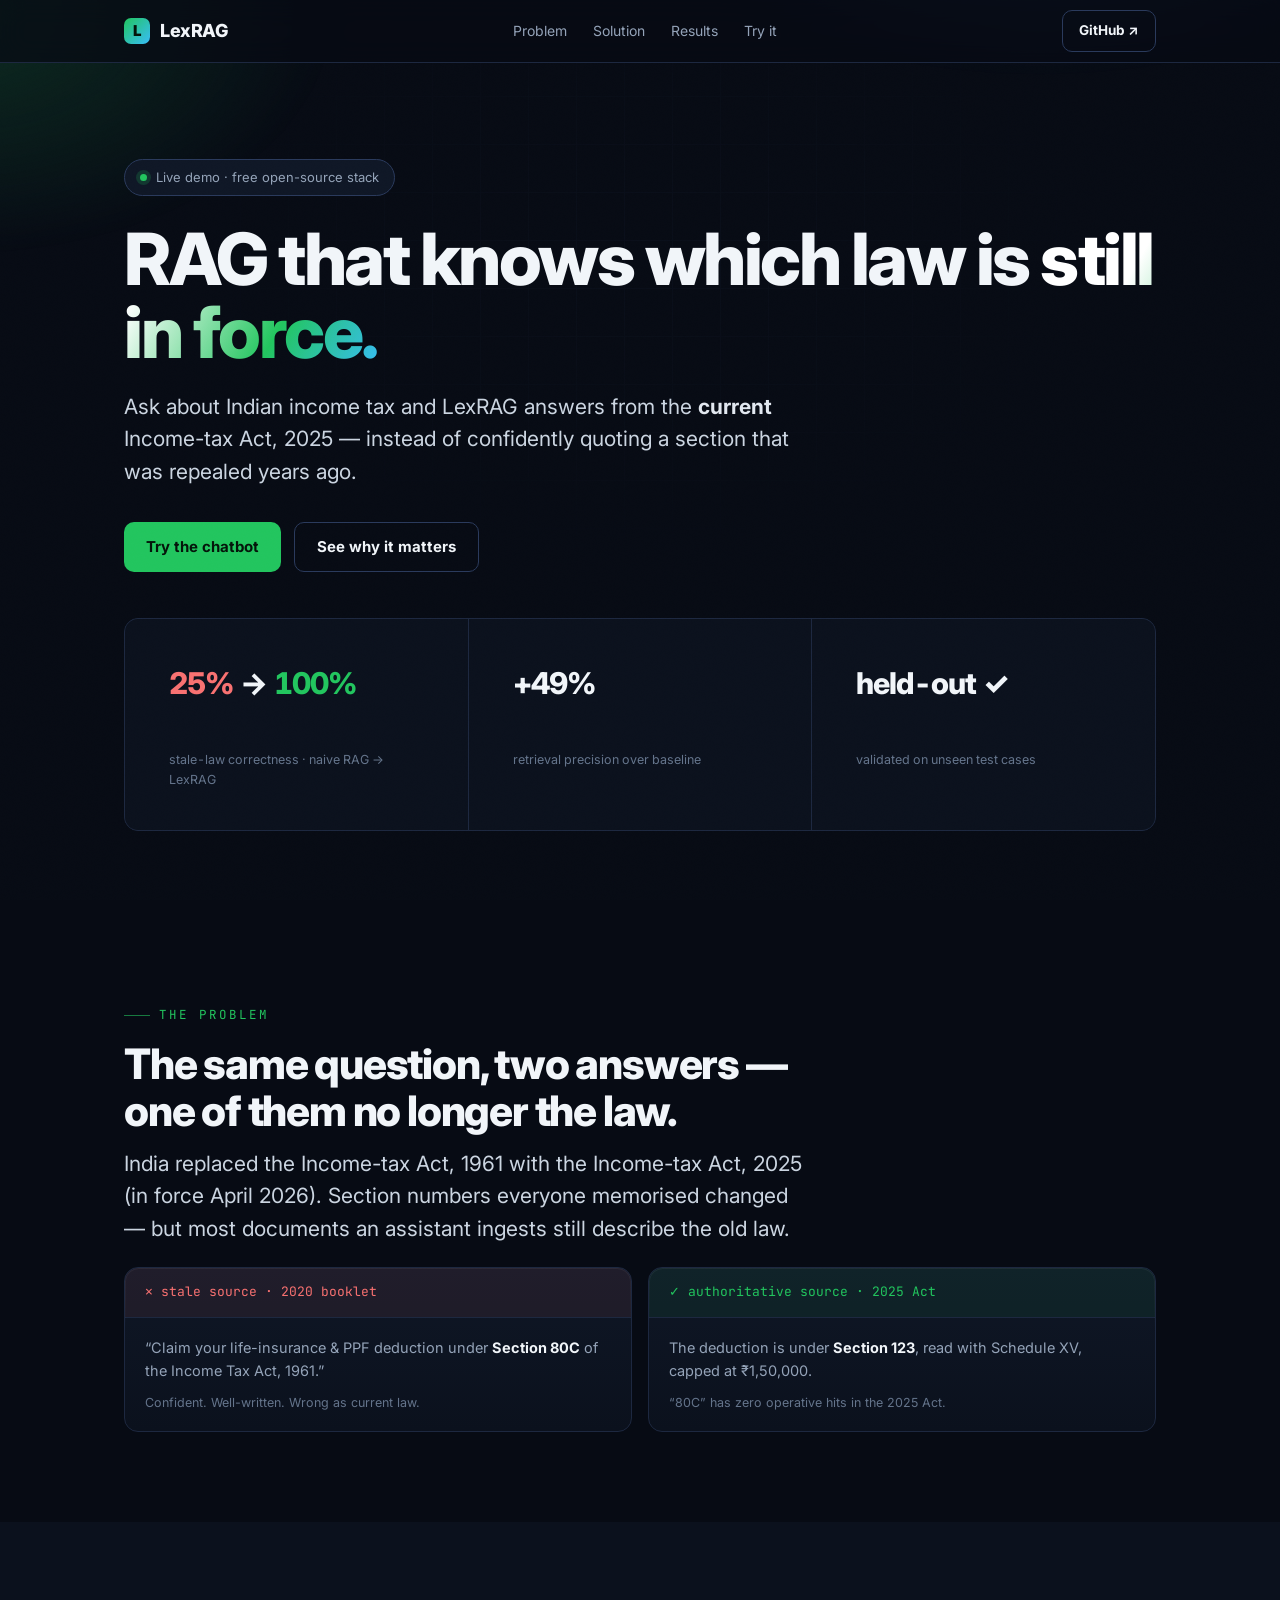
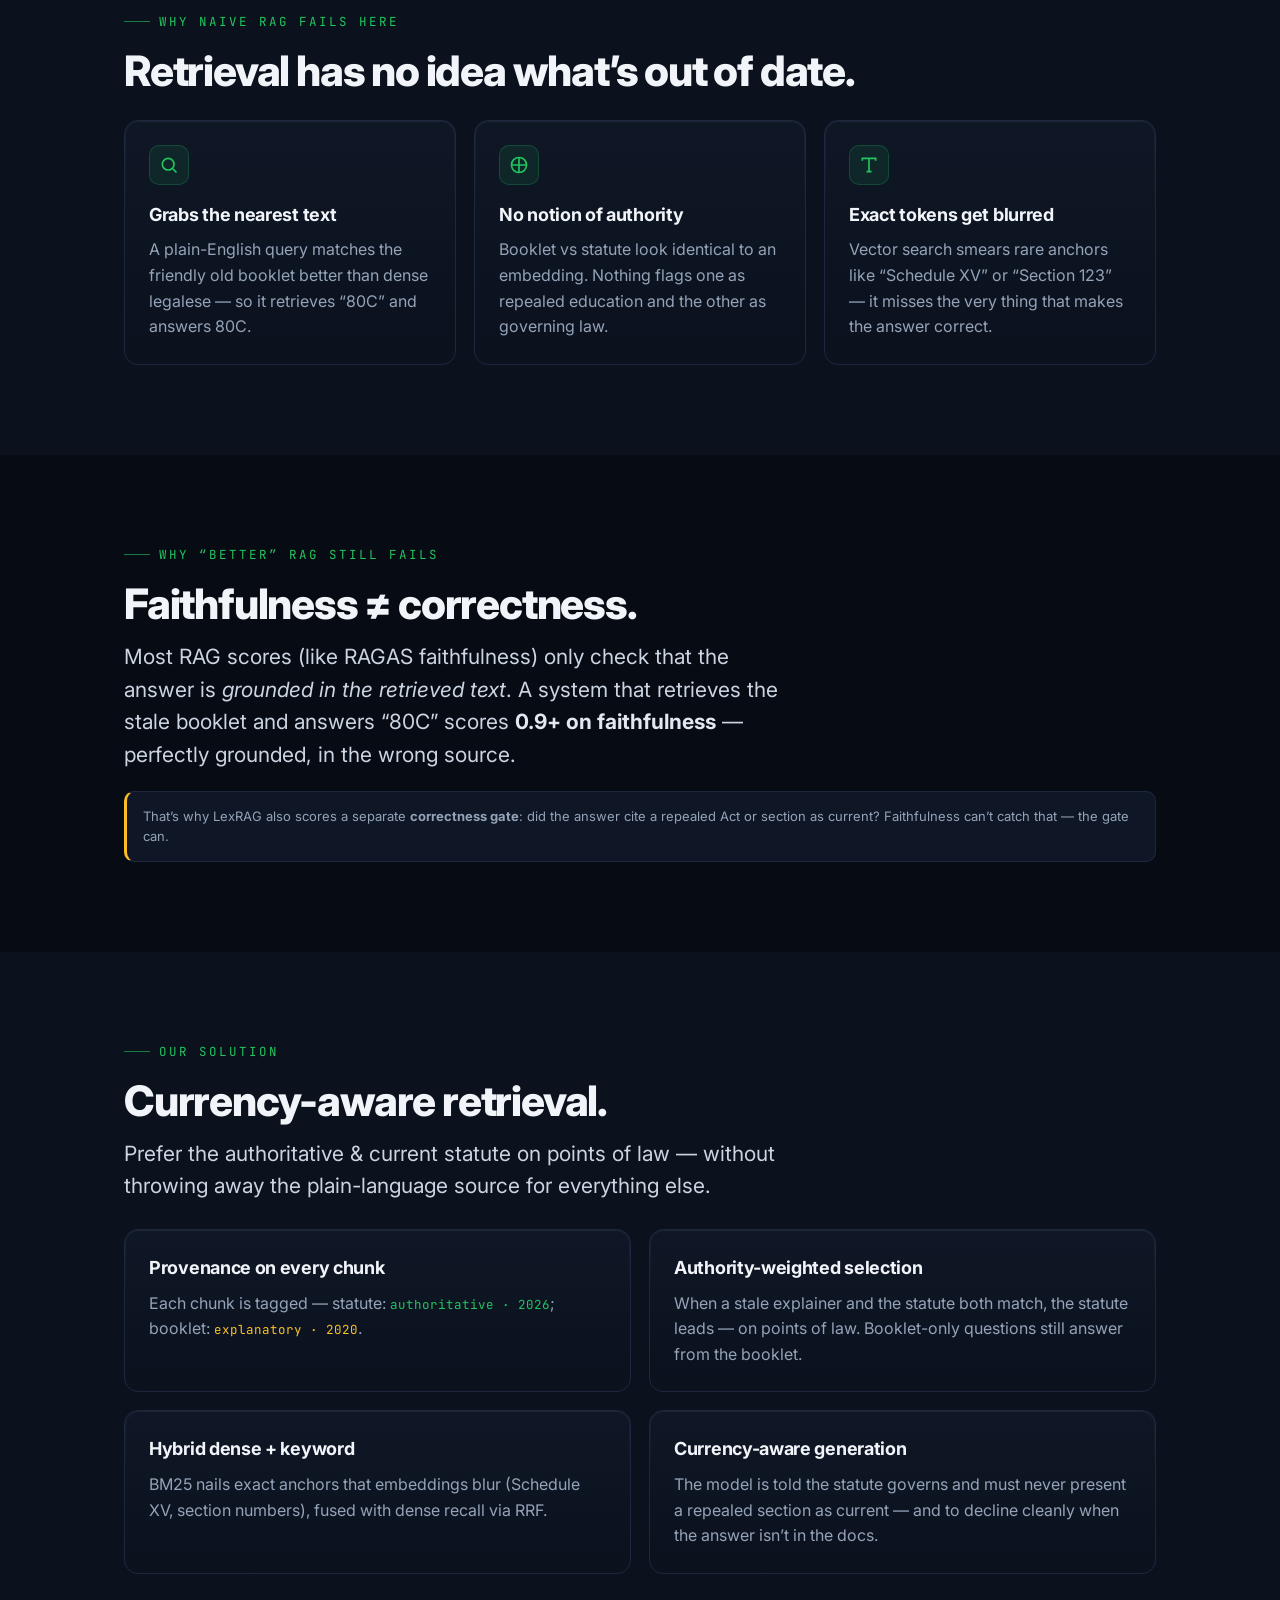
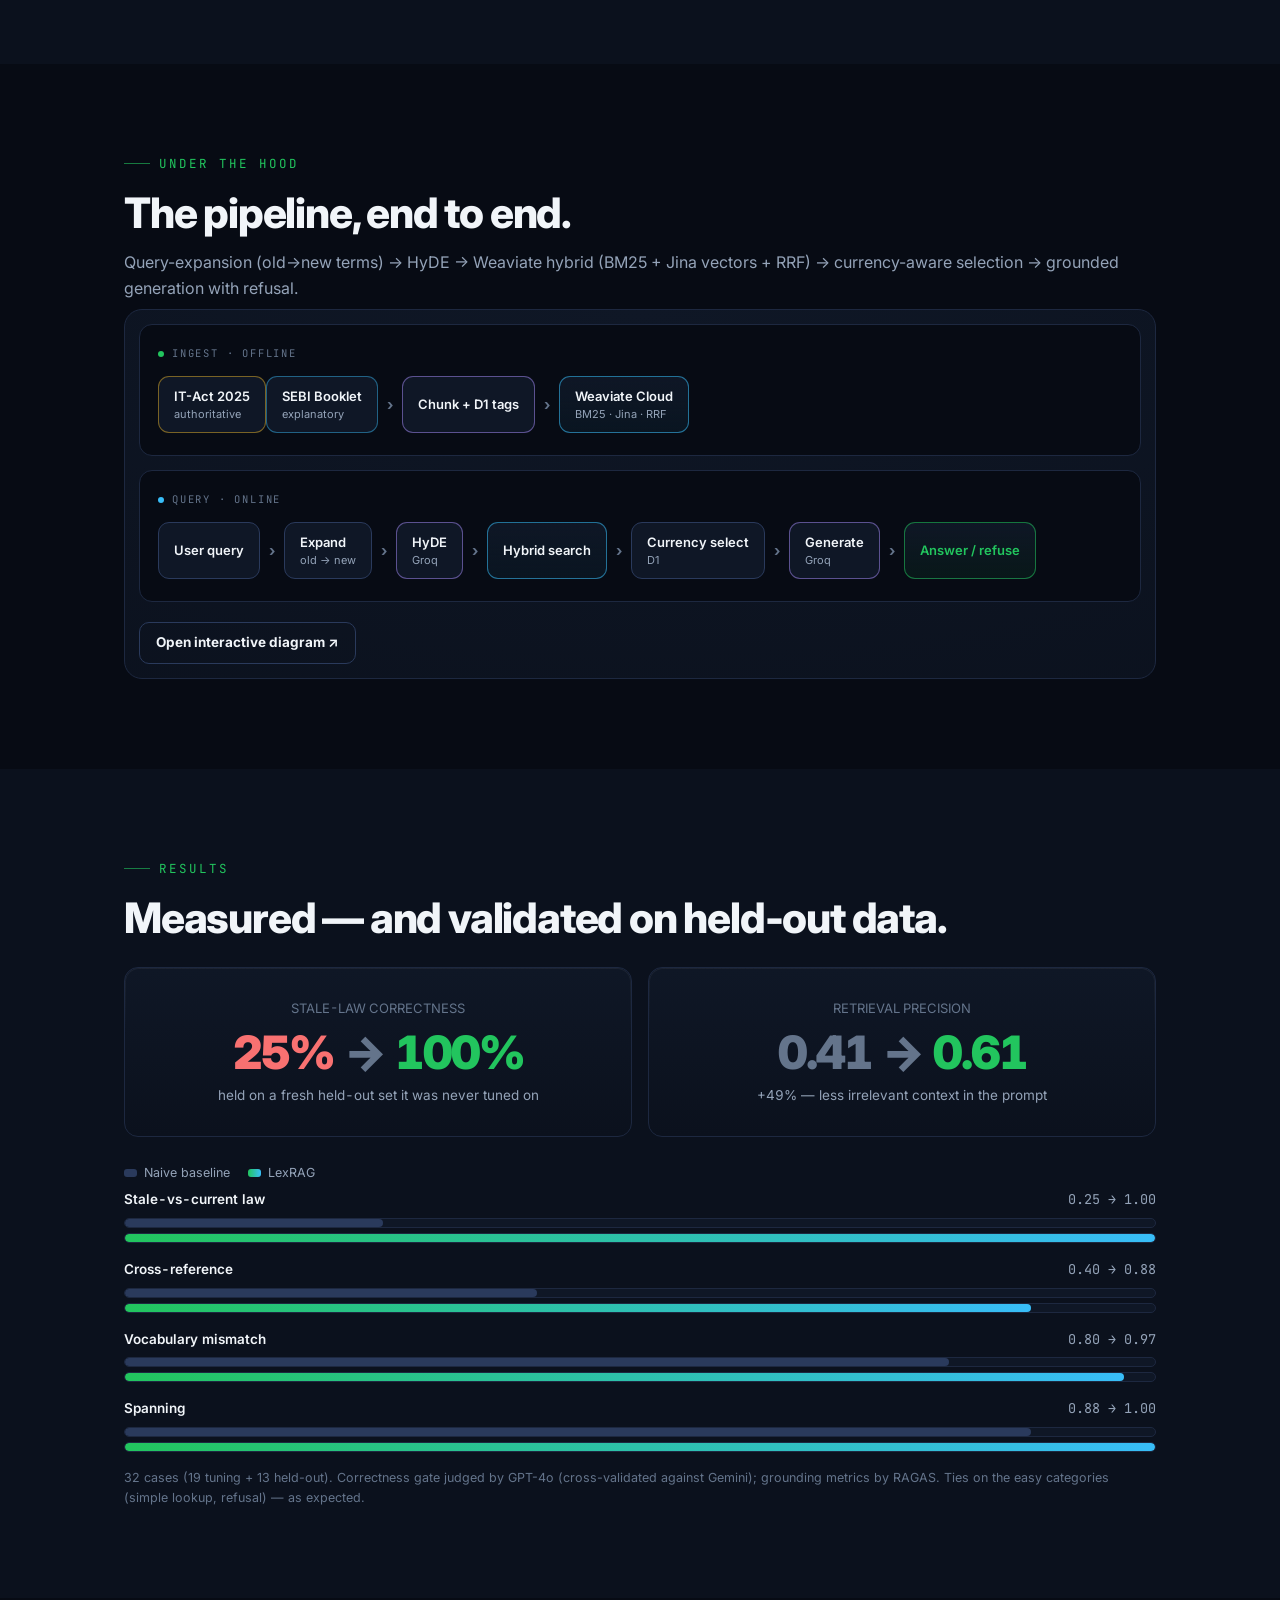
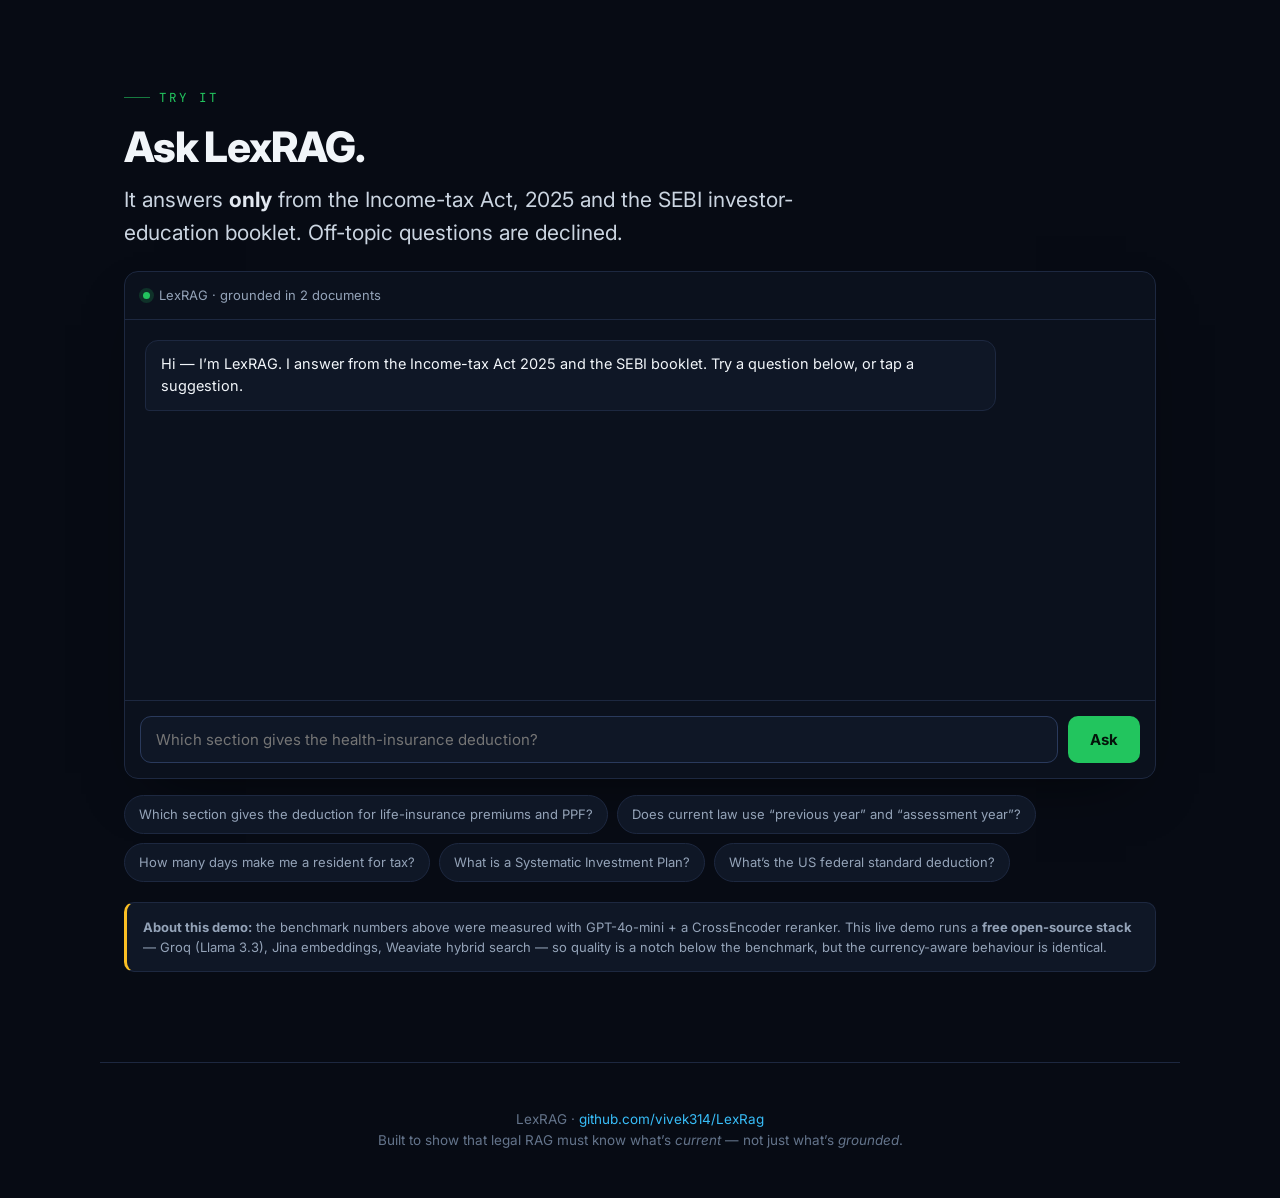
==== commit 810ed563: "feat(web): aesthetic polish — aurora hero, film grain, glass cards, refined pipeline diagram" ====
--- a/web/index.html
+++ b/web/index.html
@@ -46,10 +46,15 @@
 .btn.sm{padding:9px 16px;font-size:13.5px}
 /* hero */
 .hero{padding:96px 0 84px;overflow:hidden}
-.hero::before{content:"";position:absolute;inset:0;background:
-  radial-gradient(680px 360px at 78% -8%,rgba(56,189,248,.16),transparent 70%),
-  radial-gradient(620px 380px at 8% 12%,rgba(34,197,94,.14),transparent 70%);pointer-events:none}
-.hero::after{content:"";position:absolute;inset:0;background-image:linear-gradient(var(--line) 1px,transparent 1px),linear-gradient(90deg,var(--line) 1px,transparent 1px);background-size:46px 46px;opacity:.16;mask-image:radial-gradient(640px 420px at 50% 30%,#000,transparent 75%);pointer-events:none}
+.hero::before{content:"";position:absolute;inset:-20% -10% 0;background:
+  radial-gradient(620px 340px at 76% 2%,rgba(56,189,248,.20),transparent 68%),
+  radial-gradient(560px 360px at 6% 18%,rgba(34,197,94,.18),transparent 66%),
+  radial-gradient(480px 300px at 50% -10%,rgba(167,139,250,.12),transparent 70%);
+  filter:blur(8px);pointer-events:none;animation:aurora 16s ease-in-out infinite alternate}
+@keyframes aurora{0%{transform:translate(0,0) scale(1)}100%{transform:translate(-3%,3%) scale(1.06)}}
+.hero::after{content:"";position:absolute;inset:0;background-image:linear-gradient(var(--line) 1px,transparent 1px),linear-gradient(90deg,var(--line) 1px,transparent 1px);background-size:48px 48px;opacity:.14;mask-image:radial-gradient(660px 440px at 50% 28%,#000,transparent 76%);pointer-events:none}
+/* subtle film grain */
+body::after{content:"";position:fixed;inset:0;z-index:1;pointer-events:none;opacity:.025;mix-blend-mode:overlay;background-image:url("data:image/svg+xml,%3Csvg xmlns='http://www.w3.org/2000/svg' width='120' height='120'%3E%3Cfilter id='n'%3E%3CfeTurbulence type='fractalNoise' baseFrequency='0.9' numOctaves='2'/%3E%3C/filter%3E%3Crect width='100%25' height='100%25' filter='url(%23n)'/%3E%3C/svg%3E")}
 .hero .wrap{position:relative;z-index:1}
 .badge{display:inline-flex;align-items:center;gap:9px;background:var(--surf);border:1px solid var(--line2);border-radius:999px;padding:7px 15px;font-size:13px;color:var(--mut);margin-bottom:26px}
 .dot{width:7px;height:7px;border-radius:50%;background:var(--acc);box-shadow:0 0 0 4px rgba(34,197,94,.18)}
@@ -64,8 +69,9 @@
 /* generic */
 .grid{display:grid;gap:18px}.g2{grid-template-columns:1fr 1fr}.g3{grid-template-columns:repeat(3,1fr)}.g4{grid-template-columns:repeat(2,1fr)}
 @media(max-width:820px){.g2,.g3,.g4{grid-template-columns:1fr}}
-.card{background:var(--surf);border:1px solid var(--line);border-radius:var(--r);padding:24px;transition:border-color .2s ease,transform .2s ease,background .2s ease}
-.card:hover{border-color:var(--line2);transform:translateY(-2px);background:var(--surf2)}
+.card{background:linear-gradient(180deg,var(--surf),var(--bg2));border:1px solid var(--line);border-radius:var(--r);padding:24px;position:relative;transition:border-color .25s ease,transform .25s ease,box-shadow .25s ease}
+.card::before{content:"";position:absolute;inset:0;border-radius:var(--r);padding:1px;background:linear-gradient(180deg,rgba(255,255,255,.06),transparent 40%);-webkit-mask:linear-gradient(#000 0 0) content-box,linear-gradient(#000 0 0);-webkit-mask-composite:xor;mask-composite:exclude;pointer-events:none}
+.card:hover{border-color:var(--line2);transform:translateY(-3px);box-shadow:0 18px 40px -24px rgba(0,0,0,.8),0 0 0 1px rgba(34,197,94,.08)}
 .ic{width:40px;height:40px;border-radius:10px;background:rgba(34,197,94,.10);border:1px solid rgba(34,197,94,.22);display:grid;place-items:center;margin-bottom:16px;color:var(--acc)}
 .ic svg{width:20px;height:20px}
 .divider{border:none;border-top:1px solid var(--line)}
@@ -80,16 +86,21 @@
 .q{color:var(--mut);font-size:14.5px}.q b{color:var(--txt)}
 .tagline{font-size:12.5px;color:var(--dim);margin-top:10px}
 /* diagram */
-.diagram{background:var(--bg2);border:1px solid var(--line);border-radius:var(--r);padding:26px 20px;text-align:center;margin-top:8px}
-.flow{display:flex;flex-direction:column;gap:22px}
-.band{display:flex;align-items:center;justify-content:center;gap:9px;flex-wrap:wrap;position:relative;padding-top:22px}
-.blab{position:absolute;top:0;left:0;font-family:var(--mono);font-size:11px;letter-spacing:1.5px;text-transform:uppercase;color:var(--dim)}
-.node{display:inline-flex;flex-direction:column;align-items:center;background:var(--surf);border:1px solid var(--line2);border-radius:10px;padding:10px 14px;font-size:13px;font-weight:600;line-height:1.3}
-.node small{font-weight:400;color:var(--mut);font-size:11px}
-.node.src{border-color:rgba(251,191,36,.4)}.node.src2{border-color:rgba(56,189,248,.4)}
-.node.proc{border-color:rgba(167,139,250,.45)}.node.store{border-color:rgba(56,189,248,.45)}
-.node.out{border-color:rgba(34,197,94,.5);color:var(--acc)}
-.ar{color:var(--acc);font-weight:800}
+.diagram{background:radial-gradient(120% 140% at 50% 0%,var(--surf),var(--bg2));border:1px solid var(--line);border-radius:18px;padding:14px;margin-top:8px}
+.flow{display:flex;flex-direction:column;gap:14px}
+.band{background:var(--bg);border:1px solid var(--line);border-radius:13px;padding:20px 18px 18px;position:relative}
+.bandrow{display:flex;align-items:stretch;gap:0;overflow-x:auto;padding-bottom:4px;scrollbar-width:thin;scrollbar-color:var(--line2) transparent}
+.bandrow::-webkit-scrollbar{height:5px}.bandrow::-webkit-scrollbar-thumb{background:var(--line2);border-radius:3px}
+.blab{font-family:var(--mono);font-size:10.5px;letter-spacing:1.8px;text-transform:uppercase;color:var(--dim);margin-bottom:14px;display:flex;align-items:center;gap:8px}
+.blab .pin{width:6px;height:6px;border-radius:50%;background:var(--acc)}
+.blab.q .pin{background:var(--cyan)}
+.node{flex:0 0 auto;display:flex;flex-direction:column;align-items:flex-start;justify-content:center;text-align:left;background:var(--surf);border:1px solid var(--line2);border-radius:11px;padding:11px 15px;font-size:13px;font-weight:600;line-height:1.3;min-height:54px;transition:border-color .2s,transform .2s}
+.node:hover{transform:translateY(-2px)}
+.node small{font-weight:400;color:var(--mut);font-size:11px;margin-top:2px}
+.node.src{border-color:rgba(251,191,36,.45)}.node.src2{border-color:rgba(56,189,248,.45)}
+.node.proc{border-color:rgba(167,139,250,.5)}.node.store{border-color:rgba(56,189,248,.55);background:linear-gradient(180deg,var(--surf),rgba(56,189,248,.06))}
+.node.out{border-color:rgba(34,197,94,.55);color:var(--acc);background:linear-gradient(180deg,var(--surf),rgba(34,197,94,.07))}
+.ar{flex:0 0 auto;align-self:center;color:var(--dim);font-weight:700;padding:0 9px;font-size:15px}
 /* results */
 .bigstat{display:grid;grid-template-columns:1fr 1fr;gap:16px;margin-bottom:26px}
 @media(max-width:760px){.bigstat{grid-template-columns:1fr}}
@@ -198,20 +209,26 @@
   <p>Query-expansion (old→new terms) → HyDE → Weaviate hybrid (BM25 + Jina vectors + RRF) → currency-aware selection → grounded generation with refusal.</p>
   <div class="diagram">
     <div class="flow">
-      <div class="band"><span class="blab">Ingest · offline</span>
-        <span class="node src">IT-Act 2025<small>authoritative</small></span>
-        <span class="node src2">SEBI Booklet<small>explanatory</small></span>
-        <span class="ar">→</span><span class="node proc">Chunk + D1 tags</span>
-        <span class="ar">→</span><span class="node store">Weaviate Cloud<small>BM25 + Jina + RRF</small></span>
+      <div class="band">
+        <div class="blab"><span class="pin"></span> Ingest · offline</div>
+        <div class="bandrow">
+          <span class="node src">IT-Act 2025<small>authoritative</small></span>
+          <span class="node src2">SEBI Booklet<small>explanatory</small></span>
+          <span class="ar">›</span><span class="node proc">Chunk + D1 tags</span>
+          <span class="ar">›</span><span class="node store">Weaviate Cloud<small>BM25 · Jina · RRF</small></span>
+        </div>
       </div>
-      <div class="band"><span class="blab">Query · online</span>
-        <span class="node">User query</span><span class="ar">→</span>
-        <span class="node">Expand<small>old → new</small></span><span class="ar">→</span>
-        <span class="node proc">HyDE<small>Groq</small></span><span class="ar">→</span>
-        <span class="node store">Hybrid search</span><span class="ar">→</span>
-        <span class="node">Currency select<small>D1</small></span><span class="ar">→</span>
-        <span class="node proc">Generate<small>Groq</small></span><span class="ar">→</span>
-        <span class="node out">Answer / refuse</span>
+      <div class="band">
+        <div class="blab q"><span class="pin"></span> Query · online</div>
+        <div class="bandrow">
+          <span class="node">User query</span><span class="ar">›</span>
+          <span class="node">Expand<small>old → new</small></span><span class="ar">›</span>
+          <span class="node proc">HyDE<small>Groq</small></span><span class="ar">›</span>
+          <span class="node store">Hybrid search</span><span class="ar">›</span>
+          <span class="node">Currency select<small>D1</small></span><span class="ar">›</span>
+          <span class="node proc">Generate<small>Groq</small></span><span class="ar">›</span>
+          <span class="node out">Answer / refuse</span>
+        </div>
       </div>
     </div>
     <a class="btn ghost sm" style="margin-top:20px" href="https://excalidraw.com/#json=MVhG4HXtVG_qJrQGdV0QC,hmReX3hj0B3WTozO09ZF8w" target="_blank" rel="noopener">Open interactive diagram ↗</a>
